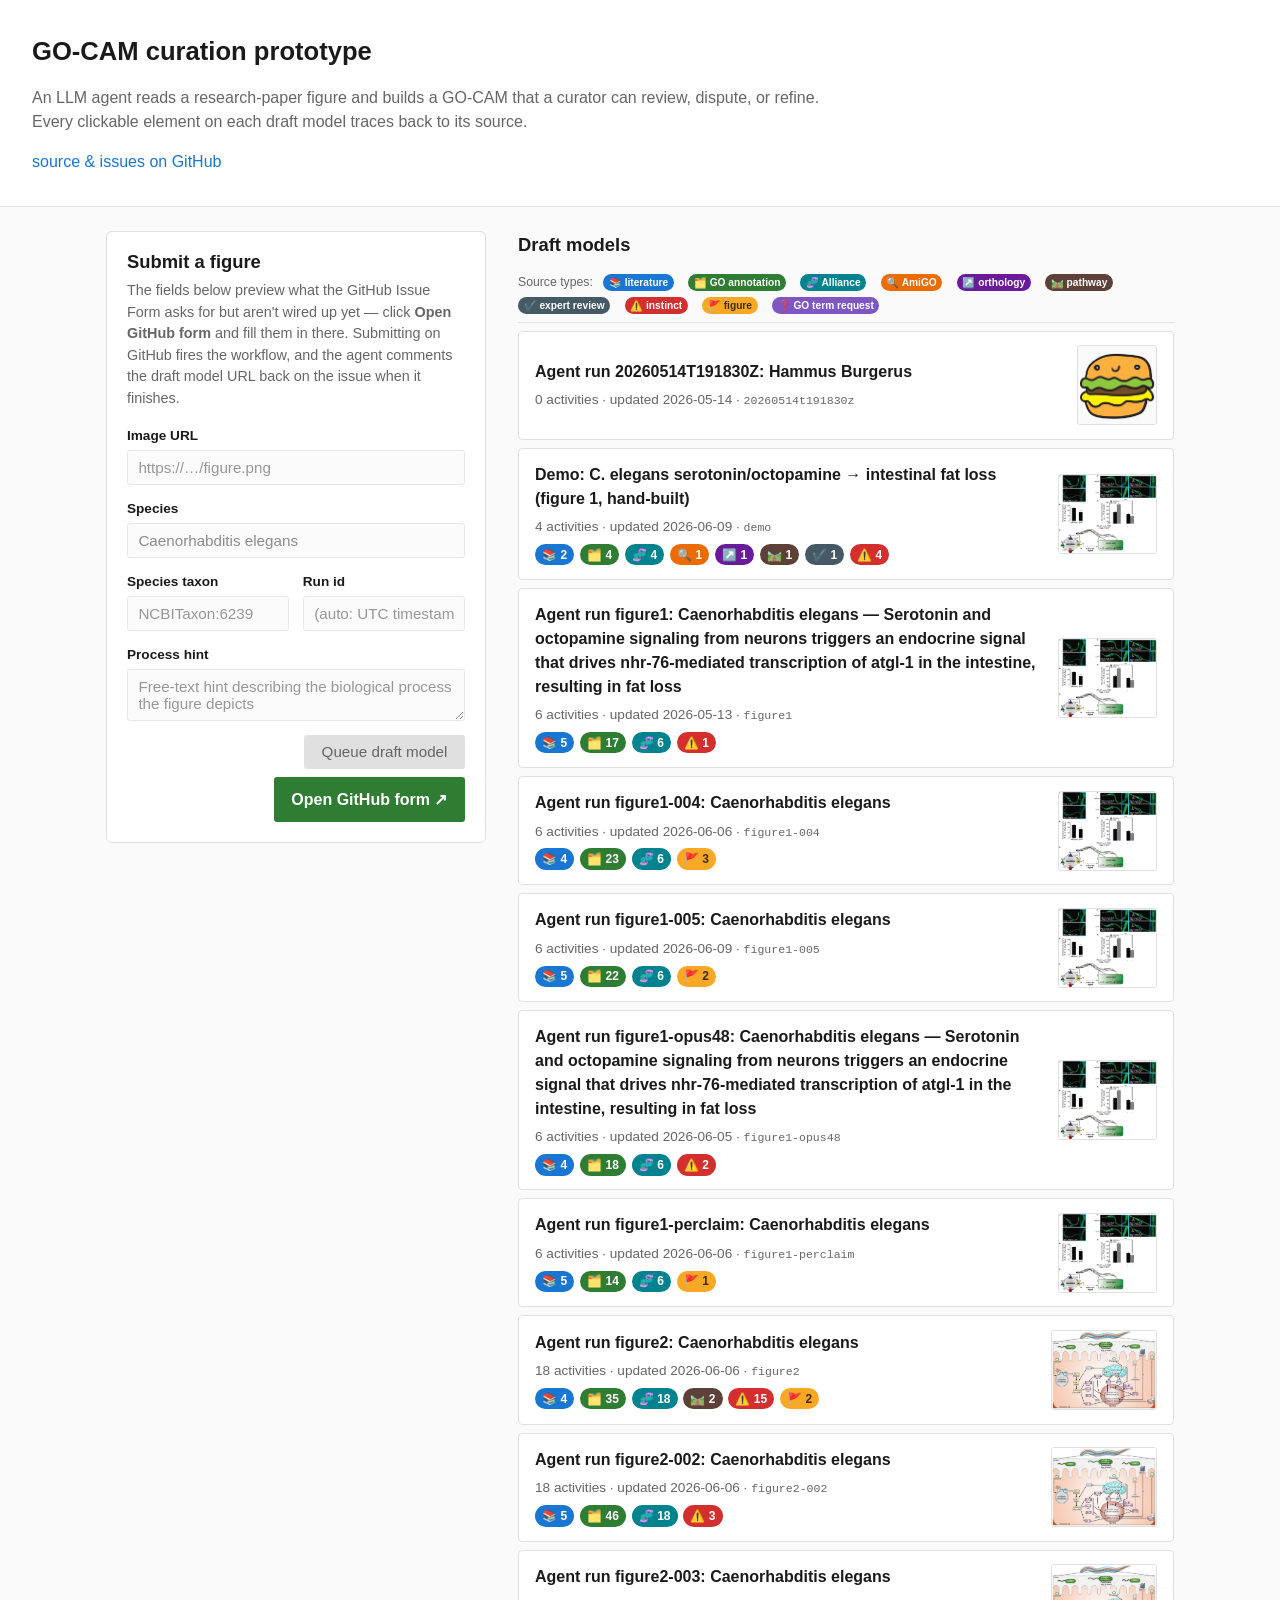
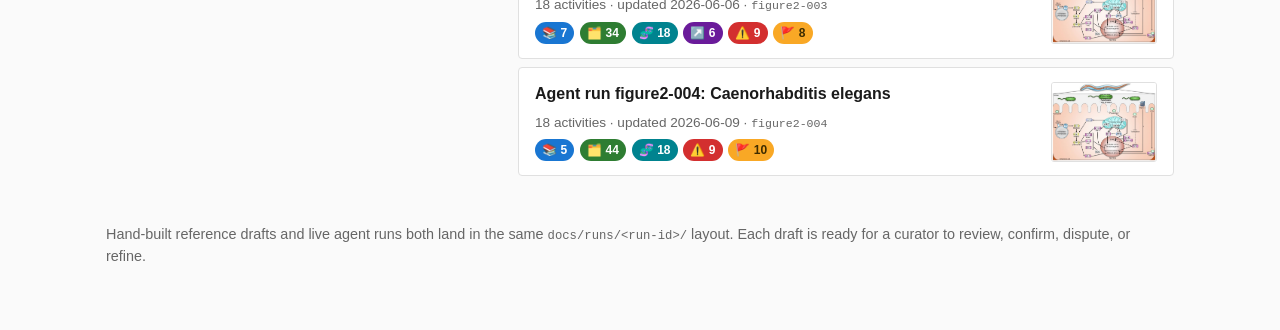
==== docs/index.html @ f22594dc "Viewer: box each statement with its own action buttons (fixes panel confusion) Curator feedback: the" ====
<!DOCTYPE html>
<html lang="en">
<head>
  <meta charset="utf-8">
  <meta name="viewport" content="width=device-width, initial-scale=1">
  <title>GO-CAM curation prototype — draft models</title>
  <link rel="stylesheet" href="assets/styles.css?v=4bf87ce2">
</head>
<body class="landing-body">
  <header class="site-header">
    <h1>GO-CAM curation prototype</h1>
    <p class="tagline">An LLM agent reads a research-paper figure and builds a GO-CAM that a curator
       can review, dispute, or refine. Every clickable element on each draft model traces back to its
       source.</p>
    <p><a href="https://github.com/geneontology/go-prototype-0000001">source &amp; issues on GitHub</a></p>
  </header>

  <main class="landing-main">

    <div class="landing-top">

      <section class="submit-card">
        <h2>Submit a figure</h2>
        <p class="card-intro">The fields below preview what the GitHub Issue Form asks for but
           aren't wired up yet — click <strong>Open GitHub form</strong> and fill them in there.
           Submitting on GitHub fires the workflow, and the agent comments the draft model URL
           back on the issue when it finishes.</p>
        <form id="submit-form" class="submit-form" aria-disabled="true">
          <label>
            <span class="field-label">Image URL</span>
            <input type="url" name="image_url" placeholder="https://…/figure.png" disabled>
          </label>
          <label>
            <span class="field-label">Species</span>
            <input type="text" name="species" value="Caenorhabditis elegans" disabled>
          </label>
          <div class="form-row">
            <label class="grow">
              <span class="field-label">Species taxon</span>
              <input type="text" name="species_taxon" placeholder="NCBITaxon:6239" disabled>
            </label>
            <label class="grow">
              <span class="field-label">Run id</span>
              <input type="text" name="run_id" placeholder="(auto: UTC timestamp)" disabled>
            </label>
          </div>
          <label>
            <span class="field-label">Process hint</span>
            <textarea name="process_hint" rows="2"
                      placeholder="Free-text hint describing the biological process the figure depicts"
                      disabled></textarea>
          </label>
          <div class="form-actions">
            <button type="button" class="primary" disabled aria-disabled="true"
                    title="Not wired up — use Open GitHub form">Queue draft model</button>
            <a class="primary-link"
               href="https://github.com/geneontology/go-prototype-0000001/issues/new?template=run-agent.yml"
               target="_blank" rel="noopener noreferrer">Open GitHub form ↗</a>
          </div>
        </form>
      </section>

      <section class="runs-list">
        <header class="runs-list-header">
          <h2>Draft models</h2>
          <p class="legend" aria-label="Source-type key">
            <span class="legend-label">Source types:</span>
            <span class="badge literature">📚 literature</span>
            <span class="badge go_annotation">🗂️ GO annotation</span>
            <span class="badge alliance">🧬 Alliance</span>
            <span class="badge amigo">🔍 AmiGO</span>
            <span class="badge orthology">↗️ orthology</span>
            <span class="badge pathway_resource">🛤️ pathway</span>
            <span class="badge expert_review">✔️ expert review</span>
            <span class="badge instinct">⚠️ instinct</span>
            <span class="badge figure">🚩 figure</span>
            <span class="badge go_term_request">❓ GO term request</span>
          </p>
        </header>
        <ul>
        <li class="draft-model">
          <div class="draft-body">
          <a class="draft-title" href="runs/20260514t191830z/">Agent run 20260514T191830Z: Hammus Burgerus</a>
          <span class="run-meta">0 activities · updated 2026-05-14 · <code>20260514t191830z</code></span>
          
          </div>
          <a class="run-thumb-link" href="runs/20260514t191830z/" aria-label="Open draft model for 20260514t191830z"><img class="run-thumb" loading="lazy" src="runs/20260514t191830z/figure.png" alt="Source figure for 20260514t191830z"></a>
        </li>
        <li class="draft-model">
          <div class="draft-body">
          <a class="draft-title" href="runs/demo/">Demo: C. elegans serotonin/octopamine → intestinal fat loss (figure 1, hand-built)</a>
          <span class="run-meta">4 activities · updated 2026-06-09 · <code>demo</code></span>
          <ul class="tag-cloud"><li class="tag literature" title="2 literature assertion(s)">📚 2</li><li class="tag go_annotation" title="4 GO annotation assertion(s)">🗂️ 4</li><li class="tag alliance" title="4 Alliance assertion(s)">🧬 4</li><li class="tag amigo" title="1 AmiGO assertion(s)">🔍 1</li><li class="tag orthology" title="1 orthology assertion(s)">↗️ 1</li><li class="tag pathway_resource" title="1 pathway assertion(s)">🛤️ 1</li><li class="tag expert_review" title="1 expert review assertion(s)">✔️ 1</li><li class="tag instinct" title="4 instinct assertion(s)">⚠️ 4</li></ul>
          </div>
          <a class="run-thumb-link" href="runs/demo/" aria-label="Open draft model for demo"><img class="run-thumb" loading="lazy" src="runs/demo/figure.png" alt="Source figure for demo"></a>
        </li>
        <li class="draft-model">
          <div class="draft-body">
          <a class="draft-title" href="runs/figure1/">Agent run figure1: Caenorhabditis elegans — Serotonin and octopamine signaling from neurons triggers an endocrine signal that drives nhr-76-mediated transcription of atgl-1 in the intestine, resulting in fat loss</a>
          <span class="run-meta">6 activities · updated 2026-05-13 · <code>figure1</code></span>
          <ul class="tag-cloud"><li class="tag literature" title="5 literature assertion(s)">📚 5</li><li class="tag go_annotation" title="17 GO annotation assertion(s)">🗂️ 17</li><li class="tag alliance" title="6 Alliance assertion(s)">🧬 6</li><li class="tag instinct" title="1 instinct assertion(s)">⚠️ 1</li></ul>
          </div>
          <a class="run-thumb-link" href="runs/figure1/" aria-label="Open draft model for figure1"><img class="run-thumb" loading="lazy" src="runs/figure1/figure.png" alt="Source figure for figure1"></a>
        </li>
        <li class="draft-model">
          <div class="draft-body">
          <a class="draft-title" href="runs/figure1-004/">Agent run figure1-004: Caenorhabditis elegans</a>
          <span class="run-meta">6 activities · updated 2026-06-06 · <code>figure1-004</code></span>
          <ul class="tag-cloud"><li class="tag literature" title="4 literature assertion(s)">📚 4</li><li class="tag go_annotation" title="23 GO annotation assertion(s)">🗂️ 23</li><li class="tag alliance" title="6 Alliance assertion(s)">🧬 6</li><li class="tag figure" title="3 figure assertion(s)">🚩 3</li></ul>
          </div>
          <a class="run-thumb-link" href="runs/figure1-004/" aria-label="Open draft model for figure1-004"><img class="run-thumb" loading="lazy" src="runs/figure1-004/figure.png" alt="Source figure for figure1-004"></a>
        </li>
        <li class="draft-model">
          <div class="draft-body">
          <a class="draft-title" href="runs/figure1-005/">Agent run figure1-005: Caenorhabditis elegans</a>
          <span class="run-meta">6 activities · updated 2026-06-09 · <code>figure1-005</code></span>
          <ul class="tag-cloud"><li class="tag literature" title="5 literature assertion(s)">📚 5</li><li class="tag go_annotation" title="22 GO annotation assertion(s)">🗂️ 22</li><li class="tag alliance" title="6 Alliance assertion(s)">🧬 6</li><li class="tag figure" title="2 figure assertion(s)">🚩 2</li></ul>
          </div>
          <a class="run-thumb-link" href="runs/figure1-005/" aria-label="Open draft model for figure1-005"><img class="run-thumb" loading="lazy" src="runs/figure1-005/figure.png" alt="Source figure for figure1-005"></a>
        </li>
        <li class="draft-model">
          <div class="draft-body">
          <a class="draft-title" href="runs/figure1-opus48/">Agent run figure1-opus48: Caenorhabditis elegans — Serotonin and octopamine signaling from neurons triggers an endocrine signal that drives nhr-76-mediated transcription of atgl-1 in the intestine, resulting in fat loss</a>
          <span class="run-meta">6 activities · updated 2026-06-05 · <code>figure1-opus48</code></span>
          <ul class="tag-cloud"><li class="tag literature" title="4 literature assertion(s)">📚 4</li><li class="tag go_annotation" title="18 GO annotation assertion(s)">🗂️ 18</li><li class="tag alliance" title="6 Alliance assertion(s)">🧬 6</li><li class="tag instinct" title="2 instinct assertion(s)">⚠️ 2</li></ul>
          </div>
          <a class="run-thumb-link" href="runs/figure1-opus48/" aria-label="Open draft model for figure1-opus48"><img class="run-thumb" loading="lazy" src="runs/figure1-opus48/figure.png" alt="Source figure for figure1-opus48"></a>
        </li>
        <li class="draft-model">
          <div class="draft-body">
          <a class="draft-title" href="runs/figure1-perclaim/">Agent run figure1-perclaim: Caenorhabditis elegans</a>
          <span class="run-meta">6 activities · updated 2026-06-06 · <code>figure1-perclaim</code></span>
          <ul class="tag-cloud"><li class="tag literature" title="5 literature assertion(s)">📚 5</li><li class="tag go_annotation" title="14 GO annotation assertion(s)">🗂️ 14</li><li class="tag alliance" title="6 Alliance assertion(s)">🧬 6</li><li class="tag figure" title="1 figure assertion(s)">🚩 1</li></ul>
          </div>
          <a class="run-thumb-link" href="runs/figure1-perclaim/" aria-label="Open draft model for figure1-perclaim"><img class="run-thumb" loading="lazy" src="runs/figure1-perclaim/figure.png" alt="Source figure for figure1-perclaim"></a>
        </li>
        <li class="draft-model">
          <div class="draft-body">
          <a class="draft-title" href="runs/figure2/">Agent run figure2: Caenorhabditis elegans</a>
          <span class="run-meta">18 activities · updated 2026-06-06 · <code>figure2</code></span>
          <ul class="tag-cloud"><li class="tag literature" title="4 literature assertion(s)">📚 4</li><li class="tag go_annotation" title="35 GO annotation assertion(s)">🗂️ 35</li><li class="tag alliance" title="18 Alliance assertion(s)">🧬 18</li><li class="tag pathway_resource" title="2 pathway assertion(s)">🛤️ 2</li><li class="tag instinct" title="15 instinct assertion(s)">⚠️ 15</li><li class="tag figure" title="2 figure assertion(s)">🚩 2</li></ul>
          </div>
          <a class="run-thumb-link" href="runs/figure2/" aria-label="Open draft model for figure2"><img class="run-thumb" loading="lazy" src="runs/figure2/figure.png" alt="Source figure for figure2"></a>
        </li>
        <li class="draft-model">
          <div class="draft-body">
          <a class="draft-title" href="runs/figure2-002/">Agent run figure2-002: Caenorhabditis elegans</a>
          <span class="run-meta">18 activities · updated 2026-06-06 · <code>figure2-002</code></span>
          <ul class="tag-cloud"><li class="tag literature" title="5 literature assertion(s)">📚 5</li><li class="tag go_annotation" title="46 GO annotation assertion(s)">🗂️ 46</li><li class="tag alliance" title="18 Alliance assertion(s)">🧬 18</li><li class="tag instinct" title="3 instinct assertion(s)">⚠️ 3</li></ul>
          </div>
          <a class="run-thumb-link" href="runs/figure2-002/" aria-label="Open draft model for figure2-002"><img class="run-thumb" loading="lazy" src="runs/figure2-002/figure.png" alt="Source figure for figure2-002"></a>
        </li>
        <li class="draft-model">
          <div class="draft-body">
          <a class="draft-title" href="runs/figure2-003/">Agent run figure2-003: Caenorhabditis elegans</a>
          <span class="run-meta">18 activities · updated 2026-06-06 · <code>figure2-003</code></span>
          <ul class="tag-cloud"><li class="tag literature" title="7 literature assertion(s)">📚 7</li><li class="tag go_annotation" title="34 GO annotation assertion(s)">🗂️ 34</li><li class="tag alliance" title="18 Alliance assertion(s)">🧬 18</li><li class="tag orthology" title="6 orthology assertion(s)">↗️ 6</li><li class="tag instinct" title="9 instinct assertion(s)">⚠️ 9</li><li class="tag figure" title="8 figure assertion(s)">🚩 8</li></ul>
          </div>
          <a class="run-thumb-link" href="runs/figure2-003/" aria-label="Open draft model for figure2-003"><img class="run-thumb" loading="lazy" src="runs/figure2-003/figure.png" alt="Source figure for figure2-003"></a>
        </li>
        <li class="draft-model">
          <div class="draft-body">
          <a class="draft-title" href="runs/figure2-004/">Agent run figure2-004: Caenorhabditis elegans</a>
          <span class="run-meta">18 activities · updated 2026-06-09 · <code>figure2-004</code></span>
          <ul class="tag-cloud"><li class="tag literature" title="5 literature assertion(s)">📚 5</li><li class="tag go_annotation" title="44 GO annotation assertion(s)">🗂️ 44</li><li class="tag alliance" title="18 Alliance assertion(s)">🧬 18</li><li class="tag instinct" title="9 instinct assertion(s)">⚠️ 9</li><li class="tag figure" title="10 figure assertion(s)">🚩 10</li></ul>
          </div>
          <a class="run-thumb-link" href="runs/figure2-004/" aria-label="Open draft model for figure2-004"><img class="run-thumb" loading="lazy" src="runs/figure2-004/figure.png" alt="Source figure for figure2-004"></a>
        </li>
        </ul>
      </section>

    </div>

    <p class="footer-note">Hand-built reference drafts and live agent runs both land in the same
      <code>docs/runs/&lt;run-id&gt;/</code> layout. Each draft is ready for a curator to review,
      confirm, dispute, or refine.</p>

  </main>
  <script src="assets/landing.js?v=e36dad1a"></script>
</body>
</html>
---- docs/assets/styles.css ----
:root {
  --c-lit:       #1976d2;
  --c-goann:     #2e7d32;
  --c-alliance:  #00838f;
  --c-amigo:     #ed6c02;
  --c-ortho:     #6a1b9a;
  --c-pathway:   #5d4037;
  --c-expert:    #455a64;
  --c-inst:      #d32f2f;
  --c-figure:    #f9a825;   /* amber caution — weakest tier, a raw figure read */
  --c-fg:        #1a1a1a;
  --c-bg:        #fafafa;
  --c-card:      #ffffff;
  --c-muted:     #666;
  --c-border:    #e0e0e0;
}

* { box-sizing: border-box; }

html, body {
  margin: 0;
  padding: 0;
  font-family: -apple-system, BlinkMacSystemFont, "Segoe UI", Roboto, sans-serif;
  color: var(--c-fg);
  background: var(--c-bg);
  line-height: 1.5;
}

a { color: var(--c-lit); text-decoration: none; }
a:hover { text-decoration: underline; }

code, .assertion-id {
  font-family: "SF Mono", Consolas, monospace;
  font-size: 0.85em;
}

/* ------------------------------------------------------------- landing */

.site-header {
  padding: 2rem 2rem 1rem;
  border-bottom: 1px solid var(--c-border);
  background: white;
}
.site-header h1 { margin: 0 0 0.5rem; font-size: 1.6rem; }
.tagline { color: var(--c-muted); max-width: 50em; }

.landing-main {
  padding: 1.5rem 1rem 3rem;
  max-width: 1100px;
  margin: 0 auto;
  display: grid;
  gap: 1.5rem;
}
.landing-top {
  display: grid;
  gap: 2rem;
  grid-template-columns: minmax(0, 380px) minmax(0, 1fr);
  align-items: start;
}
@media (max-width: 960px) {
  .landing-top { grid-template-columns: 1fr; }
}

.runs-list h2 { margin: 0 0 0.4rem; font-size: 1.15rem; }
.runs-list ul { list-style: none; padding: 0; margin: 0; }
.runs-list-header {
  display: flex;
  flex-wrap: wrap;
  align-items: baseline;
  gap: 0.5rem 1.25rem;
  padding-bottom: 0.5rem;
  margin-bottom: 0.5rem;
  border-bottom: 1px solid var(--c-border);
}
.runs-list-header .legend {
  display: flex;
  flex-wrap: wrap;
  gap: 0.3rem 0.4rem;
  margin: 0;
  align-items: center;
  font-size: 0.85em;
}
.runs-list-header .legend-label {
  color: var(--c-muted);
  font-size: 0.9em;
  margin-right: 0.25rem;
}
.runs-list li.draft-model {
  padding: 0.85rem 1rem;
  background: var(--c-card);
  border: 1px solid var(--c-border);
  border-radius: 4px;
  margin-bottom: 0.5rem;
  display: grid;
  grid-template-columns: minmax(0, 1fr) auto;
  gap: 0.4rem 0.75rem;
  align-items: center;
}
.runs-list li.draft-model .draft-body {
  display: grid;
  gap: 0.4rem;
  min-width: 0;
}
.runs-list .run-thumb-link {
  display: block;
  line-height: 0;
}
.runs-list .run-thumb {
  display: block;
  height: 80px;
  width: auto;
  max-width: 160px;
  object-fit: cover;
  border: 1px solid var(--c-border);
  border-radius: 3px;
  background: var(--c-bg);
}
.draft-title {
  font-weight: 600;
  display: block;
  color: var(--c-fg);
}
.draft-title:hover { color: var(--c-lit); }
.run-meta {
  display: block;
  color: var(--c-muted);
  font-size: 0.85em;
}
.footer-note { color: var(--c-muted); font-size: 0.9em; margin-top: 1rem; }

/* Surfaced by the docs/assets/landing.js poller when GitHub has new
   run directories under docs/runs/ that aren't shown on this page. */
.new-drafts-banner {
  display: flex;
  align-items: center;
  justify-content: space-between;
  gap: 0.75rem;
  padding: 0.6rem 0.9rem;
  background: #fff8e1;
  border: 1px solid var(--c-amigo);
  border-radius: 4px;
  font-size: 0.9em;
}
.new-drafts-banner .count { font-size: 1.05em; }
.new-drafts-banner .reload-btn {
  padding: 0.35rem 0.85rem;
  background: var(--c-amigo);
  color: white;
  border: none;
  border-radius: 3px;
  cursor: pointer;
  font-size: 0.9em;
}
.new-drafts-banner .reload-btn:hover { filter: brightness(1.05); }

/* Per-model tag cloud — one chip per source-type with count. */
.tag-cloud {
  list-style: none;
  padding: 0;
  margin: 0;
  display: flex;
  flex-wrap: wrap;
  gap: 0.35rem;
}
.tag-cloud .tag {
  display: inline-flex;
  align-items: center;
  gap: 0.3rem;
  padding: 0.15em 0.6em;
  border-radius: 1em;
  font-size: 0.75em;
  font-weight: 600;
  color: white;
  background: var(--c-muted);
}
.tag-cloud .tag.literature       { background: var(--c-lit); }
.tag-cloud .tag.go_annotation    { background: var(--c-goann); }
.tag-cloud .tag.alliance         { background: var(--c-alliance); }
.tag-cloud .tag.amigo            { background: var(--c-amigo); }
.tag-cloud .tag.orthology        { background: var(--c-ortho); }
.tag-cloud .tag.pathway_resource { background: var(--c-pathway); }
.tag-cloud .tag.expert_review    { background: var(--c-expert); }
.tag-cloud .tag.figure           { background: var(--c-figure); color: #3d2c00; }
.tag-cloud .tag.instinct         { background: var(--c-inst); }
.tag-cloud .tag.go_term_request  { background: var(--c-req, #7e57c2); }

/* Submit-a-figure card */
.submit-card {
  padding: 1rem 1.25rem 1.25rem;
  background: var(--c-card);
  border: 1px solid var(--c-border);
  border-radius: 6px;
}
.submit-card h2 { margin: 0 0 0.25rem; font-size: 1.15rem; }
.submit-card .card-intro { color: var(--c-muted); font-size: 0.9em; margin: 0 0 1rem; }

.submit-form {
  display: grid;
  gap: 0.85rem;
  min-width: 0;
}
.submit-form label {
  display: grid;
  gap: 0.25rem;
  min-width: 0;
}
.submit-form .field-label {
  font-size: 0.85em;
  font-weight: 600;
  color: var(--c-fg);
}
.submit-form .field-label .required {
  color: var(--c-inst);
  font-weight: 400;
  font-size: 0.85em;
  margin-left: 0.4em;
}
.submit-form .field-label .hint {
  color: var(--c-muted, #6b6b6b);
  font-weight: 400;
  font-size: 0.85em;
  margin-left: 0.4em;
}
.submit-form input,
.submit-form textarea {
  font-family: inherit;
  font-size: 0.95em;
  padding: 0.5rem 0.65rem;
  border: 1px solid var(--c-border);
  border-radius: 3px;
  background: white;
  color: var(--c-fg);
  width: 100%;
  min-width: 0;
}
.submit-form textarea { resize: vertical; }
.submit-form .form-row {
  display: grid;
  grid-template-columns: minmax(0, 1fr) minmax(0, 1fr);
  gap: 0.85rem;
}
.submit-form .form-row > .grow { min-width: 0; }
.submit-form .form-actions {
  display: flex;
  flex-wrap: wrap;
  gap: 0.5rem 0.75rem;
  align-items: center;
  justify-content: flex-end;
}
.submit-form button.primary {
  padding: 0.55rem 1.1rem;
  background: var(--c-lit);
  color: white;
  border: none;
  border-radius: 3px;
  cursor: pointer;
  font-size: 0.95em;
}
.submit-form button.primary:hover { filter: brightness(1.05); }

/* Visibly inoperable state — inputs and the Queue button are placeholders
   until the form gets wired to the GH workflow. */
.submit-form input:disabled,
.submit-form textarea:disabled {
  background: var(--c-bg);
  color: var(--c-muted);
  cursor: not-allowed;
  opacity: 0.75;
}
.submit-form button.primary:disabled {
  background: var(--c-border);
  color: var(--c-muted);
  cursor: not-allowed;
  filter: none;
}
.submit-form button.primary:disabled:hover { filter: none; }
.submit-form .submit-result {
  margin-top: 0.75rem;
  padding: 0.75rem 1rem;
  background: var(--c-bg);
  border: 1px solid var(--c-border);
  border-radius: 4px;
  display: grid;
  gap: 0.75rem;
}
.submit-form .submit-primary {
  display: grid;
  gap: 0.5rem;
}
.submit-form .primary-link {
  display: inline-block;
  padding: 0.65rem 1.1rem;
  background: var(--c-goann);
  color: white !important;
  border-radius: 3px;
  font-weight: 600;
  text-decoration: none;
  width: max-content;
}
.submit-form .primary-link:hover { filter: brightness(1.05); text-decoration: none; }
.submit-form details.submit-secondary {
  border-top: 1px solid var(--c-border);
  padding-top: 0.65rem;
}
.submit-form details.submit-secondary > summary {
  cursor: pointer;
  color: var(--c-muted);
  font-size: 0.9em;
  list-style: revert;
}
.submit-form .submit-cmd {
  padding: 0.6rem 0.75rem;
  background: #1a1a1a;
  color: #ffeb3b;
  border-radius: 3px;
  font-size: 0.85em;
  overflow-x: auto;
  white-space: pre-wrap;
  word-break: break-all;
  margin: 0.5rem 0;
}
.submit-form .submit-cmd-actions {
  display: flex;
  gap: 0.75rem;
  align-items: center;
  margin: 0.5rem 0 0.25rem;
}
.submit-form button.secondary {
  padding: 0.35rem 0.85rem;
  background: var(--c-card);
  color: var(--c-fg);
  border: 1px solid var(--c-border);
  border-radius: 3px;
  cursor: pointer;
  font-size: 0.85em;
}
.submit-form .submit-note,
.submit-form .submit-intro {
  font-size: 0.85em;
  color: var(--c-muted);
  margin: 0.25rem 0;
}

/* ------------------------------------------------------------- viewer page */

.viewer-body { display: flex; flex-direction: column; height: 100vh; overflow: hidden; }

.run-header {
  padding: 0.75rem 1.5rem;
  border-bottom: 1px solid var(--c-border);
  background: white;
  display: grid;
  grid-template-columns: 1fr auto;
  grid-template-areas:
    "title actions"
    "meta  actions";
  column-gap: 1rem;
  row-gap: 0.25rem;
  align-items: center;
}
.run-header h1   { grid-area: title; margin: 0; font-size: 1.2rem; }
.run-header .meta { grid-area: meta;  margin: 0; color: var(--c-muted); font-size: 0.9em; }
.run-header .sep  { margin: 0 0.5rem; color: var(--c-border); }
.run-header #model-actions-header { grid-area: actions; padding: 0; background: transparent; border: none; }

.run-layout {
  flex: 1;
  display: grid;
  grid-template-columns: 1fr 380px;
  min-height: 0;
}
.viewer-pane {
  position: relative;
  overflow: hidden;
  background: white;
  border-right: 1px solid var(--c-border);
}
.viewer-pane go-gocam-viewer {
  display: block;
  width: 100%;
  height: 100%;
}
.viewer-pane .hint {
  position: absolute;
  bottom: 0.5rem;
  left: 0.5rem;
  margin: 0;
  font-size: 0.8em;
  color: var(--c-muted);
  background: rgba(255,255,255,0.85);
  padding: 0.25rem 0.5rem;
  border-radius: 3px;
}

/* Evidence-type emoji chips painted over the cytoscape canvas by
   docs/assets/viewer.js → installSourceChipsOverlay. Icons only, no
   text. pointer-events: none so clicks pass through to the graph. */
.source-chips-overlay {
  position: absolute;
  pointer-events: none;
  z-index: 6;
  overflow: hidden;
}
.source-chips {
  position: absolute;
  display: inline-block;
  padding: 2px 7px;
  background: rgba(255, 255, 255, 0.95);
  border: 1px solid var(--c-border);
  border-radius: 12px;
  font-size: 19px;            /* bigger so the glyphs are actually usable (#52 pt8) */
  line-height: 1.2;
  white-space: nowrap;
  letter-spacing: 2px;
  box-shadow: 0 1px 3px rgba(0, 0, 0, 0.12);
}
.source-chips.node-chip {
  /* Anchored just outside the top-right corner of an activity node. */
}
.source-chips.edge-chip {
  transform: translate(-50%, -50%);
  font-size: 17px;
  padding: 1px 6px;
  letter-spacing: 0;
}
/* Clickable chips link into the right-hand panel; the overlay itself stays
   click-through (pointer-events:none) so only the chips intercept. (#52 pt8) */
.source-chips.clickable {
  pointer-events: auto;
  cursor: pointer;
}
.source-chips.clickable:hover {
  background: #fff;
  border-color: var(--c-lit);
  box-shadow: 0 2px 6px rgba(0, 0, 0, 0.2);
}

/* Source-figure thumbnail (injected by docs/assets/figure-thumb.js when
   a figure.<ext> file exists in the run dir). Click to open the lightbox. */
.viewer-pane .figure-thumb {
  position: absolute;
  bottom: 0.5rem;
  right: 0.5rem;
  display: flex;
  flex-direction: column;
  align-items: stretch;
  gap: 0.25rem;
  padding: 0.3rem;
  background: rgba(255, 255, 255, 0.92);
  border: 1px solid var(--c-border);
  border-radius: 4px;
  cursor: zoom-in;
  box-shadow: 0 1px 4px rgba(0, 0, 0, 0.08);
  font: inherit;
  color: inherit;
}
.viewer-pane .figure-thumb:hover { box-shadow: 0 2px 8px rgba(0, 0, 0, 0.15); }
.viewer-pane .figure-thumb img {
  display: block;
  width: 160px;
  height: auto;
  max-height: 140px;
  object-fit: contain;
  background: white;
}
.viewer-pane .figure-thumb-label {
  font-size: 0.72em;
  color: var(--c-muted);
  text-align: center;
}

.figure-lightbox {
  position: fixed;
  inset: 0;
  z-index: 1100;
  background: rgba(0, 0, 0, 0.85);
  display: flex;
  align-items: center;
  justify-content: center;
  cursor: zoom-out;
  padding: 2rem;
}
.figure-lightbox[hidden] { display: none; }
.figure-lightbox img {
  max-width: 100%;
  max-height: 100%;
  width: auto;
  height: auto;
  cursor: zoom-out;
  box-shadow: 0 8px 32px rgba(0, 0, 0, 0.6);
}
.figure-lightbox-close {
  position: absolute;
  top: 1rem;
  right: 1.25rem;
  background: transparent;
  color: white;
  border: none;
  font-size: 2rem;
  line-height: 1;
  cursor: pointer;
}
.figure-lightbox-close:hover { color: var(--c-amigo); }

.prov-panel {
  padding: 1rem;
  overflow-y: auto;
  background: var(--c-bg);
}
.prov-placeholder { color: var(--c-muted); }
.prov-panel h2 {
  font-size: 1rem;
  margin: 0 0 0.5rem;
}
.prov-panel .assertion-id {
  color: var(--c-muted);
  word-break: break-all;
  display: block;
  margin-bottom: 0.75rem;
}

/* source cards */
.source-card {
  background: var(--c-card);
  border: 1px solid var(--c-border);
  border-left-width: 4px;
  border-radius: 3px;
  padding: 0.75rem;
  margin-bottom: 0.75rem;
}
.source-card.literature       { border-left-color: var(--c-lit); }
.source-card.go_annotation    { border-left-color: var(--c-goann); }
.source-card.alliance         { border-left-color: var(--c-alliance); }
.source-card.amigo            { border-left-color: var(--c-amigo); }
.source-card.orthology        { border-left-color: var(--c-ortho); }
.source-card.pathway_resource { border-left-color: var(--c-pathway); }
.source-card.expert_review    { border-left-color: var(--c-expert); }
.source-card.figure          { border-left-color: var(--c-figure); }
.source-card.instinct         { border-left-color: var(--c-inst); }
.source-card.go_term_request  { border-left-color: var(--c-req, #7e57c2); }

.source-card .slot {
  display: inline-block;
  font-family: "SF Mono", monospace;
  font-size: 0.8em;
  color: var(--c-muted);
  margin-right: 0.5rem;
}

.badge {
  display: inline-block;
  padding: 0.1em 0.55em;
  border-radius: 1em;
  font-size: 0.75em;
  font-weight: 600;
  color: white;
  margin-right: 0.5rem;
}
.badge.literature       { background: var(--c-lit); }
.badge.go_annotation    { background: var(--c-goann); }
.badge.alliance         { background: var(--c-alliance); }
.badge.amigo            { background: var(--c-amigo); }
.badge.orthology        { background: var(--c-ortho); }
.badge.pathway_resource { background: var(--c-pathway); }
.badge.expert_review    { background: var(--c-expert); }
.badge.figure          { background: var(--c-figure); color: #3d2c00; }
.badge.instinct         { background: var(--c-inst); }
.badge.go_term_request  { background: var(--c-req, #7e57c2); }

.source-id {
  font-family: "SF Mono", monospace;
  font-size: 0.85em;
}

.source-card .snippet {
  margin: 0.5rem 0 0;
  padding: 0.5rem 0.75rem;
  border-left: 3px solid var(--c-border);
  background: var(--c-bg);
  font-size: 0.9em;
  color: #333;
}
.source-card .justification {
  margin: 0.5rem 0 0;
  padding: 0.5rem 0.75rem;
  background: #fff3e0;
  font-size: 0.9em;
  border-radius: 3px;
}
.source-card .tool,
.source-card .retrieved {
  font-size: 0.75em;
  color: var(--c-muted);
  margin: 0.4rem 0 0;
}
.source-card dl.extra {
  display: grid;
  grid-template-columns: max-content 1fr;
  gap: 0.15rem 0.5rem;
  margin: 0.4rem 0 0;
  font-size: 0.8em;
}
.source-card dl.extra dt {
  color: var(--c-muted);
  font-weight: 600;
}
.source-card dl.extra dd {
  margin: 0;
  word-break: break-all;
}

/* Edge facts — make the relationship itself the headline before the source card. */
.edge-facts {
  display: grid;
  grid-template-columns: max-content 1fr;
  gap: 0.4rem 0.75rem;
  margin: 0.25rem 0 0.75rem;
  padding: 0.6rem 0.75rem;
  background: var(--c-card);
  border: 1px solid var(--c-border);
  border-left: 4px solid var(--c-ortho);
  border-radius: 3px;
}
.edge-fact-label {
  font-size: 0.75em;
  text-transform: uppercase;
  letter-spacing: 0.05em;
  color: var(--c-muted);
  align-self: center;
}
.edge-fact-value {
  font-family: "SF Mono", Consolas, monospace;
  font-size: 0.9em;
  word-break: break-all;
}
.edge-fact-value.predicate {
  font-family: inherit;
  display: flex;
  flex-direction: column;
  gap: 0.15rem;
  word-break: normal;
}
.edge-fact-value.predicate .predicate-name {
  font-weight: 600;
}
.edge-fact-value.predicate .curie {
  font-family: "SF Mono", monospace;
  font-size: 0.75em;
  font-weight: 400;
  color: var(--c-muted);
}
.prov-note {
  margin: 0.5rem 0;
  padding: 0.5rem 0.75rem;
  background: #fff8e1;
  border-left: 3px solid var(--c-amigo);
  border-radius: 3px;
  font-size: 0.9em;
}

#error {
  position: fixed;
  top: 1rem;
  right: 1rem;
  max-width: 420px;
  padding: 0.75rem 1rem;
  background: #ffebee;
  color: var(--c-inst);
  border: 1px solid var(--c-inst);
  border-radius: 4px;
  font-size: 0.9em;
}
#error:empty { display: none; }

/* ---- curator actions (prototype, localStorage-only) ----------------- */

.model-actions-header {
  display: flex;
  align-items: center;
  gap: 0.75rem;
}
.model-actions-header .pending-count {
  font-size: 0.8em;
  color: var(--c-muted);
}
.curator-btn {
  font-size: 0.85em;
  padding: 0.35rem 0.7rem;
  background: var(--c-card);
  color: var(--c-fg);
  border: 1px solid var(--c-border);
  border-radius: 3px;
  cursor: pointer;
}
.curator-btn:hover { background: var(--c-bg); }
.curator-btn.primary {
  background: var(--c-lit);
  color: white;
  border-color: var(--c-lit);
}
.curator-btn.primary:hover { filter: brightness(1.05); background: var(--c-lit); }
.curator-btn.micro {
  font-size: 0.78em;
  padding: 0.2rem 0.55rem;
}

.curator-actions {
  display: flex;
  flex-wrap: wrap;
  gap: 0.35rem;
  margin: 0.5rem 0 0;
  padding-top: 0.5rem;
  border-top: 1px dashed var(--c-border);
}

/* One statement = its source card(s) + their curator-action buttons, enclosed
   in ONE box so the buttons unambiguously belong to THIS statement (not the
   next item below). The box is the group; each source card collapses to a
   colored left-stripe + content inside it. */
.assertion-group {
  border: 1px solid var(--c-border);
  border-radius: 4px;
  background: var(--c-card);
  padding: 0.6rem 0.75rem;
  margin-bottom: 1rem;
}
.assertion-group:last-child { margin-bottom: 0; }
.assertion-group .source-card {
  border-top: none;
  border-right: none;
  border-bottom: none;       /* keep only the colored left accent (border-left) */
  border-radius: 0;
  background: transparent;
  padding: 0 0 0 0.6rem;
  margin-bottom: 0.4rem;
}
.assertion-group .curator-actions { margin-bottom: 0; }

.prior-actions {
  flex-basis: 100%;
  display: flex;
  flex-wrap: wrap;
  gap: 0.3rem;
  margin-top: 0.25rem;
}
.prior-action {
  font-size: 0.7em;
  padding: 0.1em 0.55em;
  border-radius: 1em;
  background: var(--c-bg);
  color: var(--c-muted);
  border: 1px solid var(--c-border);
}
.prior-action.dispute { background: #ffebee; color: var(--c-inst); border-color: var(--c-inst); }
.prior-action.confirm { background: #e8f5e9; color: var(--c-goann); border-color: var(--c-goann); }
.prior-action.comment { background: #fff8e1; color: #6d4c00; }
.prior-action.add-evidence,
.prior-action.edit-relation { background: #ede7f6; color: var(--c-ortho); }

/* ---- toast + modal ----------------- */

.toast-host {
  position: fixed;
  bottom: 1rem;
  right: 1rem;
  display: flex;
  flex-direction: column;
  gap: 0.4rem;
  z-index: 1000;
  pointer-events: none;
}
.toast {
  padding: 0.55rem 0.9rem;
  background: rgba(26, 26, 26, 0.95);
  color: white;
  border-radius: 4px;
  font-size: 0.85em;
  box-shadow: 0 4px 12px rgba(0, 0, 0, 0.18);
  transition: opacity 0.4s ease, transform 0.4s ease;
}
.toast.fade-out { opacity: 0; transform: translateY(6px); }
.toast.toast-with-action {
  display: flex;
  align-items: center;
  gap: 0.6rem;
  pointer-events: auto;
}
.toast .toast-action {
  background: transparent;
  border: 1px solid rgba(255, 255, 255, 0.5);
  color: white;
  padding: 0.2rem 0.55rem;
  border-radius: 3px;
  font-size: 0.85em;
  cursor: pointer;
}
.toast .toast-action:hover { background: rgba(255, 255, 255, 0.12); }

.modal-actions-preview {
  background: var(--c-bg-alt, #f6f8fa);
  border: 1px solid var(--c-border);
  border-radius: 4px;
  padding: 0.6rem 0.75rem;
  font-size: 0.78em;
  max-height: 220px;
  overflow: auto;
  white-space: pre-wrap;
  word-break: break-word;
}
.modal a.curator-btn.primary {
  text-decoration: none;
  display: inline-flex;
  align-items: center;
}

.modal-backdrop {
  position: fixed;
  inset: 0;
  background: rgba(0, 0, 0, 0.35);
  display: flex;
  align-items: center;
  justify-content: center;
  z-index: 1050;
}
.modal {
  background: white;
  border-radius: 6px;
  padding: 1.25rem 1.5rem;
  width: min(540px, 92vw);
  max-height: 80vh;
  overflow-y: auto;
  box-shadow: 0 8px 32px rgba(0, 0, 0, 0.25);
}
.modal-input,
.modal select.modal-input {
  width: 100%;
  box-sizing: border-box;
  margin: 0.5rem 0 0.75rem;
  padding: 0.5rem;
  font: inherit;
  border: 1px solid var(--c-border);
  border-radius: 4px;
  resize: vertical;
}

/* Structured evidence on a source card (#52 pts 1,2): GAF code + linked ref. */
.source-card .evidence-line {
  margin: 0.3rem 0;
  font-size: 0.85em;
}
.source-card .evidence-line .ref a { color: var(--c-lit); }
.source-card .supporting-text {
  margin: 0.3rem 0;
  padding-left: 0.6rem;
  border-left: 2px solid var(--c-border);
  font-style: italic;
  color: var(--c-muted);
  font-size: 0.85em;
}
/* Briefly highlight a source card a chip scrolled to (#52 pt8). */
.source-card.flash { animation: card-flash 1.4s ease-out 1; }
@keyframes card-flash {
  0%   { background: #fff6cc; }
  100% { background: transparent; }
}
.modal h3 { margin-top: 0; }
.modal-actions {
  display: flex;
  justify-content: flex-end;
  gap: 0.5rem;
  margin-top: 1rem;
}
.modal-details {
  list-style: none;
  padding: 0.5rem 0;
  margin: 0.5rem 0 0;
  border-top: 1px solid var(--c-border);
  font-size: 0.85em;
}
.modal-details li {
  padding: 0.4rem 0;
  border-bottom: 1px solid var(--c-border);
}
.modal-details blockquote {
  margin: 0.25rem 0 0 1rem;
  padding: 0.3rem 0.6rem;
  border-left: 3px solid var(--c-border);
  color: var(--c-muted);
  font-size: 0.95em;
}
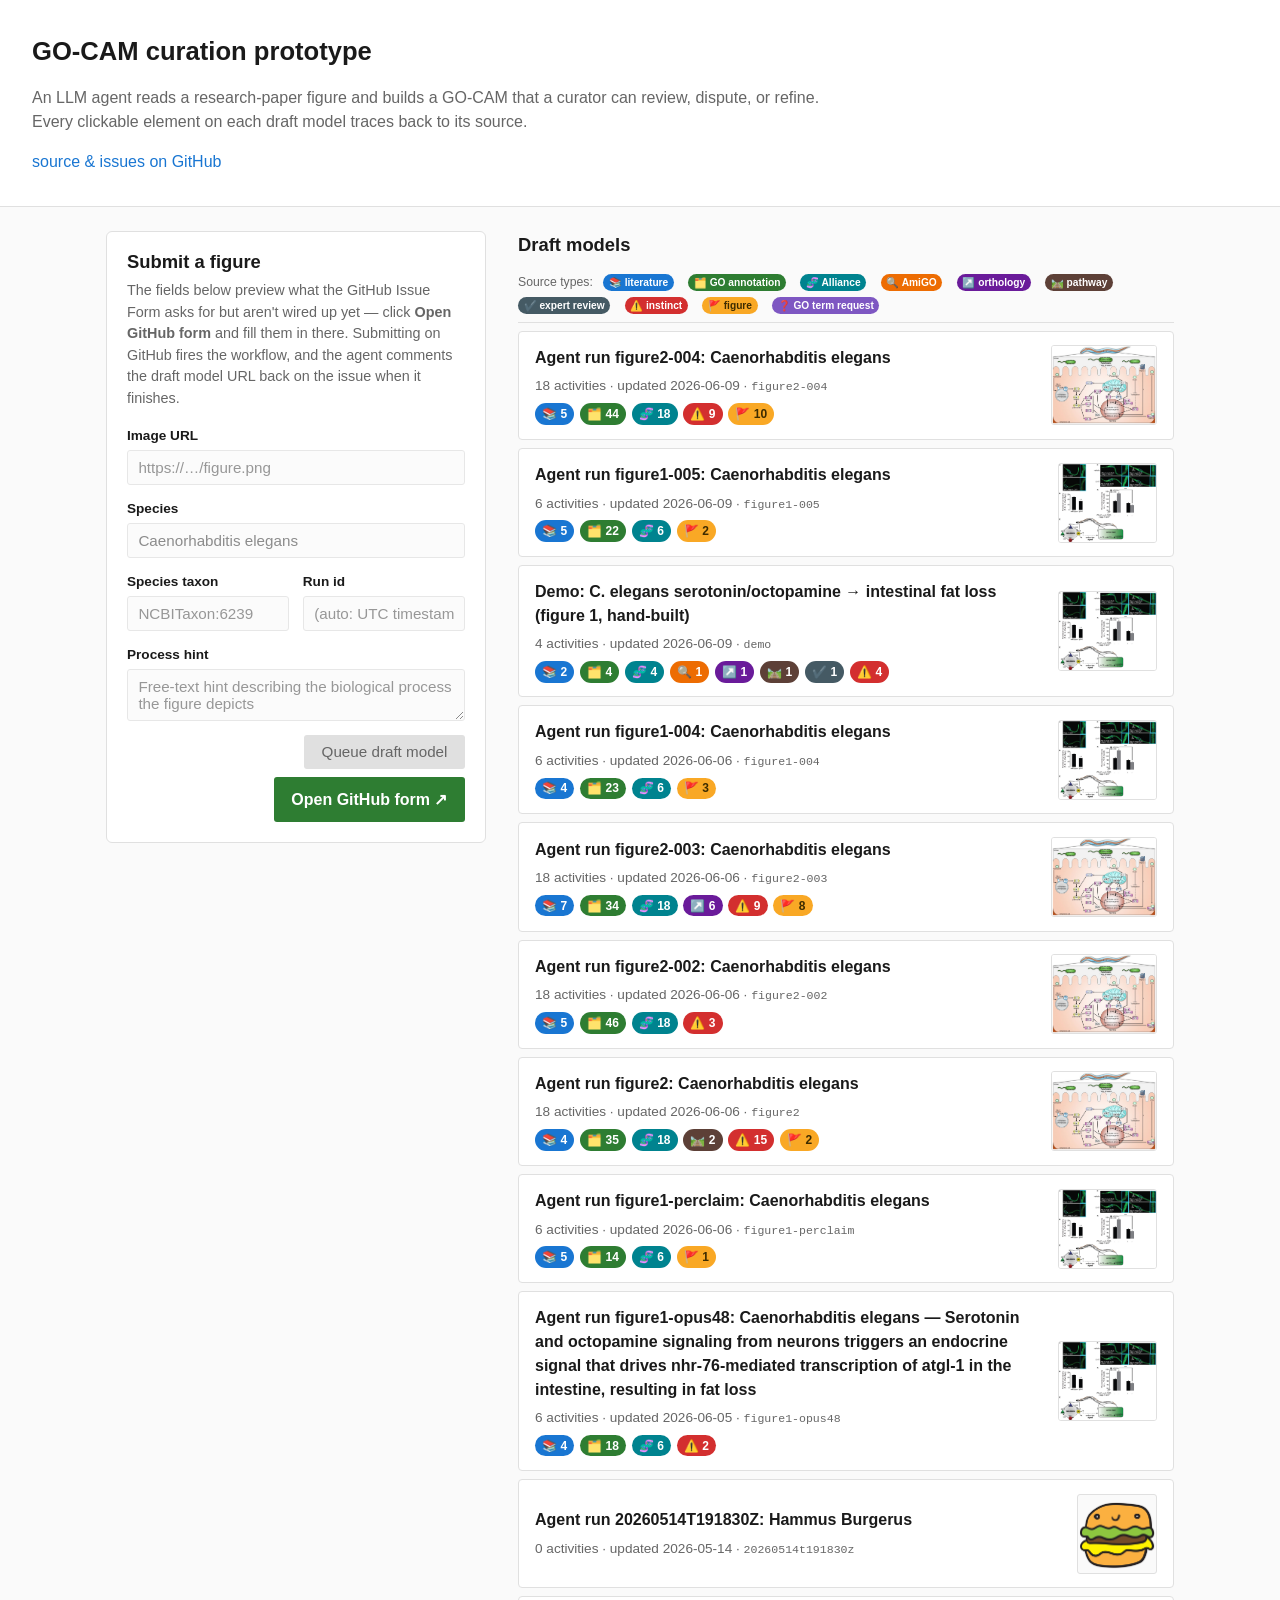
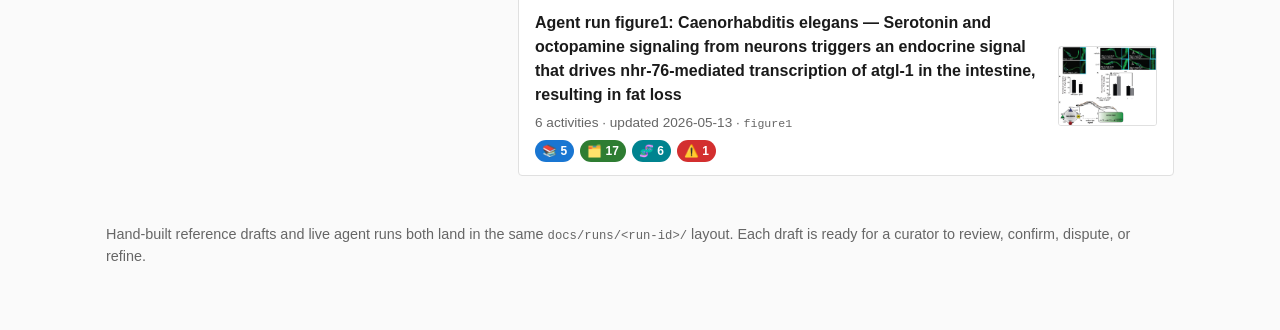
==== commit 28b3c9a6: "Landing: order draft models most-recent-run first regenerate_landing now sorts entries by model.yaml" ====
--- a/docs/index.html
+++ b/docs/index.html
@@ -80,11 +80,19 @@
         <ul>
         <li class="draft-model">
           <div class="draft-body">
-          <a class="draft-title" href="runs/20260514t191830z/">Agent run 20260514T191830Z: Hammus Burgerus</a>
-          <span class="run-meta">0 activities · updated 2026-05-14 · <code>20260514t191830z</code></span>
-          
+          <a class="draft-title" href="runs/figure2-004/">Agent run figure2-004: Caenorhabditis elegans</a>
+          <span class="run-meta">18 activities · updated 2026-06-09 · <code>figure2-004</code></span>
+          <ul class="tag-cloud"><li class="tag literature" title="5 literature assertion(s)">📚 5</li><li class="tag go_annotation" title="44 GO annotation assertion(s)">🗂️ 44</li><li class="tag alliance" title="18 Alliance assertion(s)">🧬 18</li><li class="tag instinct" title="9 instinct assertion(s)">⚠️ 9</li><li class="tag figure" title="10 figure assertion(s)">🚩 10</li></ul>
           </div>
-          <a class="run-thumb-link" href="runs/20260514t191830z/" aria-label="Open draft model for 20260514t191830z"><img class="run-thumb" loading="lazy" src="runs/20260514t191830z/figure.png" alt="Source figure for 20260514t191830z"></a>
+          <a class="run-thumb-link" href="runs/figure2-004/" aria-label="Open draft model for figure2-004"><img class="run-thumb" loading="lazy" src="runs/figure2-004/figure.png" alt="Source figure for figure2-004"></a>
+        </li>
+        <li class="draft-model">
+          <div class="draft-body">
+          <a class="draft-title" href="runs/figure1-005/">Agent run figure1-005: Caenorhabditis elegans</a>
+          <span class="run-meta">6 activities · updated 2026-06-09 · <code>figure1-005</code></span>
+          <ul class="tag-cloud"><li class="tag literature" title="5 literature assertion(s)">📚 5</li><li class="tag go_annotation" title="22 GO annotation assertion(s)">🗂️ 22</li><li class="tag alliance" title="6 Alliance assertion(s)">🧬 6</li><li class="tag figure" title="2 figure assertion(s)">🚩 2</li></ul>
+          </div>
+          <a class="run-thumb-link" href="runs/figure1-005/" aria-label="Open draft model for figure1-005"><img class="run-thumb" loading="lazy" src="runs/figure1-005/figure.png" alt="Source figure for figure1-005"></a>
         </li>
         <li class="draft-model">
           <div class="draft-body">
@@ -96,14 +104,6 @@
         </li>
         <li class="draft-model">
           <div class="draft-body">
-          <a class="draft-title" href="runs/figure1/">Agent run figure1: Caenorhabditis elegans — Serotonin and octopamine signaling from neurons triggers an endocrine signal that drives nhr-76-mediated transcription of atgl-1 in the intestine, resulting in fat loss</a>
-          <span class="run-meta">6 activities · updated 2026-05-13 · <code>figure1</code></span>
-          <ul class="tag-cloud"><li class="tag literature" title="5 literature assertion(s)">📚 5</li><li class="tag go_annotation" title="17 GO annotation assertion(s)">🗂️ 17</li><li class="tag alliance" title="6 Alliance assertion(s)">🧬 6</li><li class="tag instinct" title="1 instinct assertion(s)">⚠️ 1</li></ul>
-          </div>
-          <a class="run-thumb-link" href="runs/figure1/" aria-label="Open draft model for figure1"><img class="run-thumb" loading="lazy" src="runs/figure1/figure.png" alt="Source figure for figure1"></a>
-        </li>
-        <li class="draft-model">
-          <div class="draft-body">
           <a class="draft-title" href="runs/figure1-004/">Agent run figure1-004: Caenorhabditis elegans</a>
           <span class="run-meta">6 activities · updated 2026-06-06 · <code>figure1-004</code></span>
           <ul class="tag-cloud"><li class="tag literature" title="4 literature assertion(s)">📚 4</li><li class="tag go_annotation" title="23 GO annotation assertion(s)">🗂️ 23</li><li class="tag alliance" title="6 Alliance assertion(s)">🧬 6</li><li class="tag figure" title="3 figure assertion(s)">🚩 3</li></ul>
@@ -112,11 +112,35 @@
         </li>
         <li class="draft-model">
           <div class="draft-body">
-          <a class="draft-title" href="runs/figure1-005/">Agent run figure1-005: Caenorhabditis elegans</a>
-          <span class="run-meta">6 activities · updated 2026-06-09 · <code>figure1-005</code></span>
-          <ul class="tag-cloud"><li class="tag literature" title="5 literature assertion(s)">📚 5</li><li class="tag go_annotation" title="22 GO annotation assertion(s)">🗂️ 22</li><li class="tag alliance" title="6 Alliance assertion(s)">🧬 6</li><li class="tag figure" title="2 figure assertion(s)">🚩 2</li></ul>
+          <a class="draft-title" href="runs/figure2-003/">Agent run figure2-003: Caenorhabditis elegans</a>
+          <span class="run-meta">18 activities · updated 2026-06-06 · <code>figure2-003</code></span>
+          <ul class="tag-cloud"><li class="tag literature" title="7 literature assertion(s)">📚 7</li><li class="tag go_annotation" title="34 GO annotation assertion(s)">🗂️ 34</li><li class="tag alliance" title="18 Alliance assertion(s)">🧬 18</li><li class="tag orthology" title="6 orthology assertion(s)">↗️ 6</li><li class="tag instinct" title="9 instinct assertion(s)">⚠️ 9</li><li class="tag figure" title="8 figure assertion(s)">🚩 8</li></ul>
           </div>
-          <a class="run-thumb-link" href="runs/figure1-005/" aria-label="Open draft model for figure1-005"><img class="run-thumb" loading="lazy" src="runs/figure1-005/figure.png" alt="Source figure for figure1-005"></a>
+          <a class="run-thumb-link" href="runs/figure2-003/" aria-label="Open draft model for figure2-003"><img class="run-thumb" loading="lazy" src="runs/figure2-003/figure.png" alt="Source figure for figure2-003"></a>
+        </li>
+        <li class="draft-model">
+          <div class="draft-body">
+          <a class="draft-title" href="runs/figure2-002/">Agent run figure2-002: Caenorhabditis elegans</a>
+          <span class="run-meta">18 activities · updated 2026-06-06 · <code>figure2-002</code></span>
+          <ul class="tag-cloud"><li class="tag literature" title="5 literature assertion(s)">📚 5</li><li class="tag go_annotation" title="46 GO annotation assertion(s)">🗂️ 46</li><li class="tag alliance" title="18 Alliance assertion(s)">🧬 18</li><li class="tag instinct" title="3 instinct assertion(s)">⚠️ 3</li></ul>
+          </div>
+          <a class="run-thumb-link" href="runs/figure2-002/" aria-label="Open draft model for figure2-002"><img class="run-thumb" loading="lazy" src="runs/figure2-002/figure.png" alt="Source figure for figure2-002"></a>
+        </li>
+        <li class="draft-model">
+          <div class="draft-body">
+          <a class="draft-title" href="runs/figure2/">Agent run figure2: Caenorhabditis elegans</a>
+          <span class="run-meta">18 activities · updated 2026-06-06 · <code>figure2</code></span>
+          <ul class="tag-cloud"><li class="tag literature" title="4 literature assertion(s)">📚 4</li><li class="tag go_annotation" title="35 GO annotation assertion(s)">🗂️ 35</li><li class="tag alliance" title="18 Alliance assertion(s)">🧬 18</li><li class="tag pathway_resource" title="2 pathway assertion(s)">🛤️ 2</li><li class="tag instinct" title="15 instinct assertion(s)">⚠️ 15</li><li class="tag figure" title="2 figure assertion(s)">🚩 2</li></ul>
+          </div>
+          <a class="run-thumb-link" href="runs/figure2/" aria-label="Open draft model for figure2"><img class="run-thumb" loading="lazy" src="runs/figure2/figure.png" alt="Source figure for figure2"></a>
+        </li>
+        <li class="draft-model">
+          <div class="draft-body">
+          <a class="draft-title" href="runs/figure1-perclaim/">Agent run figure1-perclaim: Caenorhabditis elegans</a>
+          <span class="run-meta">6 activities · updated 2026-06-06 · <code>figure1-perclaim</code></span>
+          <ul class="tag-cloud"><li class="tag literature" title="5 literature assertion(s)">📚 5</li><li class="tag go_annotation" title="14 GO annotation assertion(s)">🗂️ 14</li><li class="tag alliance" title="6 Alliance assertion(s)">🧬 6</li><li class="tag figure" title="1 figure assertion(s)">🚩 1</li></ul>
+          </div>
+          <a class="run-thumb-link" href="runs/figure1-perclaim/" aria-label="Open draft model for figure1-perclaim"><img class="run-thumb" loading="lazy" src="runs/figure1-perclaim/figure.png" alt="Source figure for figure1-perclaim"></a>
         </li>
         <li class="draft-model">
           <div class="draft-body">
@@ -128,43 +152,19 @@
         </li>
         <li class="draft-model">
           <div class="draft-body">
-          <a class="draft-title" href="runs/figure1-perclaim/">Agent run figure1-perclaim: Caenorhabditis elegans</a>
-          <span class="run-meta">6 activities · updated 2026-06-06 · <code>figure1-perclaim</code></span>
-          <ul class="tag-cloud"><li class="tag literature" title="5 literature assertion(s)">📚 5</li><li class="tag go_annotation" title="14 GO annotation assertion(s)">🗂️ 14</li><li class="tag alliance" title="6 Alliance assertion(s)">🧬 6</li><li class="tag figure" title="1 figure assertion(s)">🚩 1</li></ul>
+          <a class="draft-title" href="runs/20260514t191830z/">Agent run 20260514T191830Z: Hammus Burgerus</a>
+          <span class="run-meta">0 activities · updated 2026-05-14 · <code>20260514t191830z</code></span>
+          
           </div>
-          <a class="run-thumb-link" href="runs/figure1-perclaim/" aria-label="Open draft model for figure1-perclaim"><img class="run-thumb" loading="lazy" src="runs/figure1-perclaim/figure.png" alt="Source figure for figure1-perclaim"></a>
+          <a class="run-thumb-link" href="runs/20260514t191830z/" aria-label="Open draft model for 20260514t191830z"><img class="run-thumb" loading="lazy" src="runs/20260514t191830z/figure.png" alt="Source figure for 20260514t191830z"></a>
         </li>
         <li class="draft-model">
           <div class="draft-body">
-          <a class="draft-title" href="runs/figure2/">Agent run figure2: Caenorhabditis elegans</a>
-          <span class="run-meta">18 activities · updated 2026-06-06 · <code>figure2</code></span>
-          <ul class="tag-cloud"><li class="tag literature" title="4 literature assertion(s)">📚 4</li><li class="tag go_annotation" title="35 GO annotation assertion(s)">🗂️ 35</li><li class="tag alliance" title="18 Alliance assertion(s)">🧬 18</li><li class="tag pathway_resource" title="2 pathway assertion(s)">🛤️ 2</li><li class="tag instinct" title="15 instinct assertion(s)">⚠️ 15</li><li class="tag figure" title="2 figure assertion(s)">🚩 2</li></ul>
+          <a class="draft-title" href="runs/figure1/">Agent run figure1: Caenorhabditis elegans — Serotonin and octopamine signaling from neurons triggers an endocrine signal that drives nhr-76-mediated transcription of atgl-1 in the intestine, resulting in fat loss</a>
+          <span class="run-meta">6 activities · updated 2026-05-13 · <code>figure1</code></span>
+          <ul class="tag-cloud"><li class="tag literature" title="5 literature assertion(s)">📚 5</li><li class="tag go_annotation" title="17 GO annotation assertion(s)">🗂️ 17</li><li class="tag alliance" title="6 Alliance assertion(s)">🧬 6</li><li class="tag instinct" title="1 instinct assertion(s)">⚠️ 1</li></ul>
           </div>
-          <a class="run-thumb-link" href="runs/figure2/" aria-label="Open draft model for figure2"><img class="run-thumb" loading="lazy" src="runs/figure2/figure.png" alt="Source figure for figure2"></a>
-        </li>
-        <li class="draft-model">
-          <div class="draft-body">
-          <a class="draft-title" href="runs/figure2-002/">Agent run figure2-002: Caenorhabditis elegans</a>
-          <span class="run-meta">18 activities · updated 2026-06-06 · <code>figure2-002</code></span>
-          <ul class="tag-cloud"><li class="tag literature" title="5 literature assertion(s)">📚 5</li><li class="tag go_annotation" title="46 GO annotation assertion(s)">🗂️ 46</li><li class="tag alliance" title="18 Alliance assertion(s)">🧬 18</li><li class="tag instinct" title="3 instinct assertion(s)">⚠️ 3</li></ul>
-          </div>
-          <a class="run-thumb-link" href="runs/figure2-002/" aria-label="Open draft model for figure2-002"><img class="run-thumb" loading="lazy" src="runs/figure2-002/figure.png" alt="Source figure for figure2-002"></a>
-        </li>
-        <li class="draft-model">
-          <div class="draft-body">
-          <a class="draft-title" href="runs/figure2-003/">Agent run figure2-003: Caenorhabditis elegans</a>
-          <span class="run-meta">18 activities · updated 2026-06-06 · <code>figure2-003</code></span>
-          <ul class="tag-cloud"><li class="tag literature" title="7 literature assertion(s)">📚 7</li><li class="tag go_annotation" title="34 GO annotation assertion(s)">🗂️ 34</li><li class="tag alliance" title="18 Alliance assertion(s)">🧬 18</li><li class="tag orthology" title="6 orthology assertion(s)">↗️ 6</li><li class="tag instinct" title="9 instinct assertion(s)">⚠️ 9</li><li class="tag figure" title="8 figure assertion(s)">🚩 8</li></ul>
-          </div>
-          <a class="run-thumb-link" href="runs/figure2-003/" aria-label="Open draft model for figure2-003"><img class="run-thumb" loading="lazy" src="runs/figure2-003/figure.png" alt="Source figure for figure2-003"></a>
-        </li>
-        <li class="draft-model">
-          <div class="draft-body">
-          <a class="draft-title" href="runs/figure2-004/">Agent run figure2-004: Caenorhabditis elegans</a>
-          <span class="run-meta">18 activities · updated 2026-06-09 · <code>figure2-004</code></span>
-          <ul class="tag-cloud"><li class="tag literature" title="5 literature assertion(s)">📚 5</li><li class="tag go_annotation" title="44 GO annotation assertion(s)">🗂️ 44</li><li class="tag alliance" title="18 Alliance assertion(s)">🧬 18</li><li class="tag instinct" title="9 instinct assertion(s)">⚠️ 9</li><li class="tag figure" title="10 figure assertion(s)">🚩 10</li></ul>
-          </div>
-          <a class="run-thumb-link" href="runs/figure2-004/" aria-label="Open draft model for figure2-004"><img class="run-thumb" loading="lazy" src="runs/figure2-004/figure.png" alt="Source figure for figure2-004"></a>
+          <a class="run-thumb-link" href="runs/figure1/" aria-label="Open draft model for figure1"><img class="run-thumb" loading="lazy" src="runs/figure1/figure.png" alt="Source figure for figure1"></a>
         </li>
         </ul>
       </section>
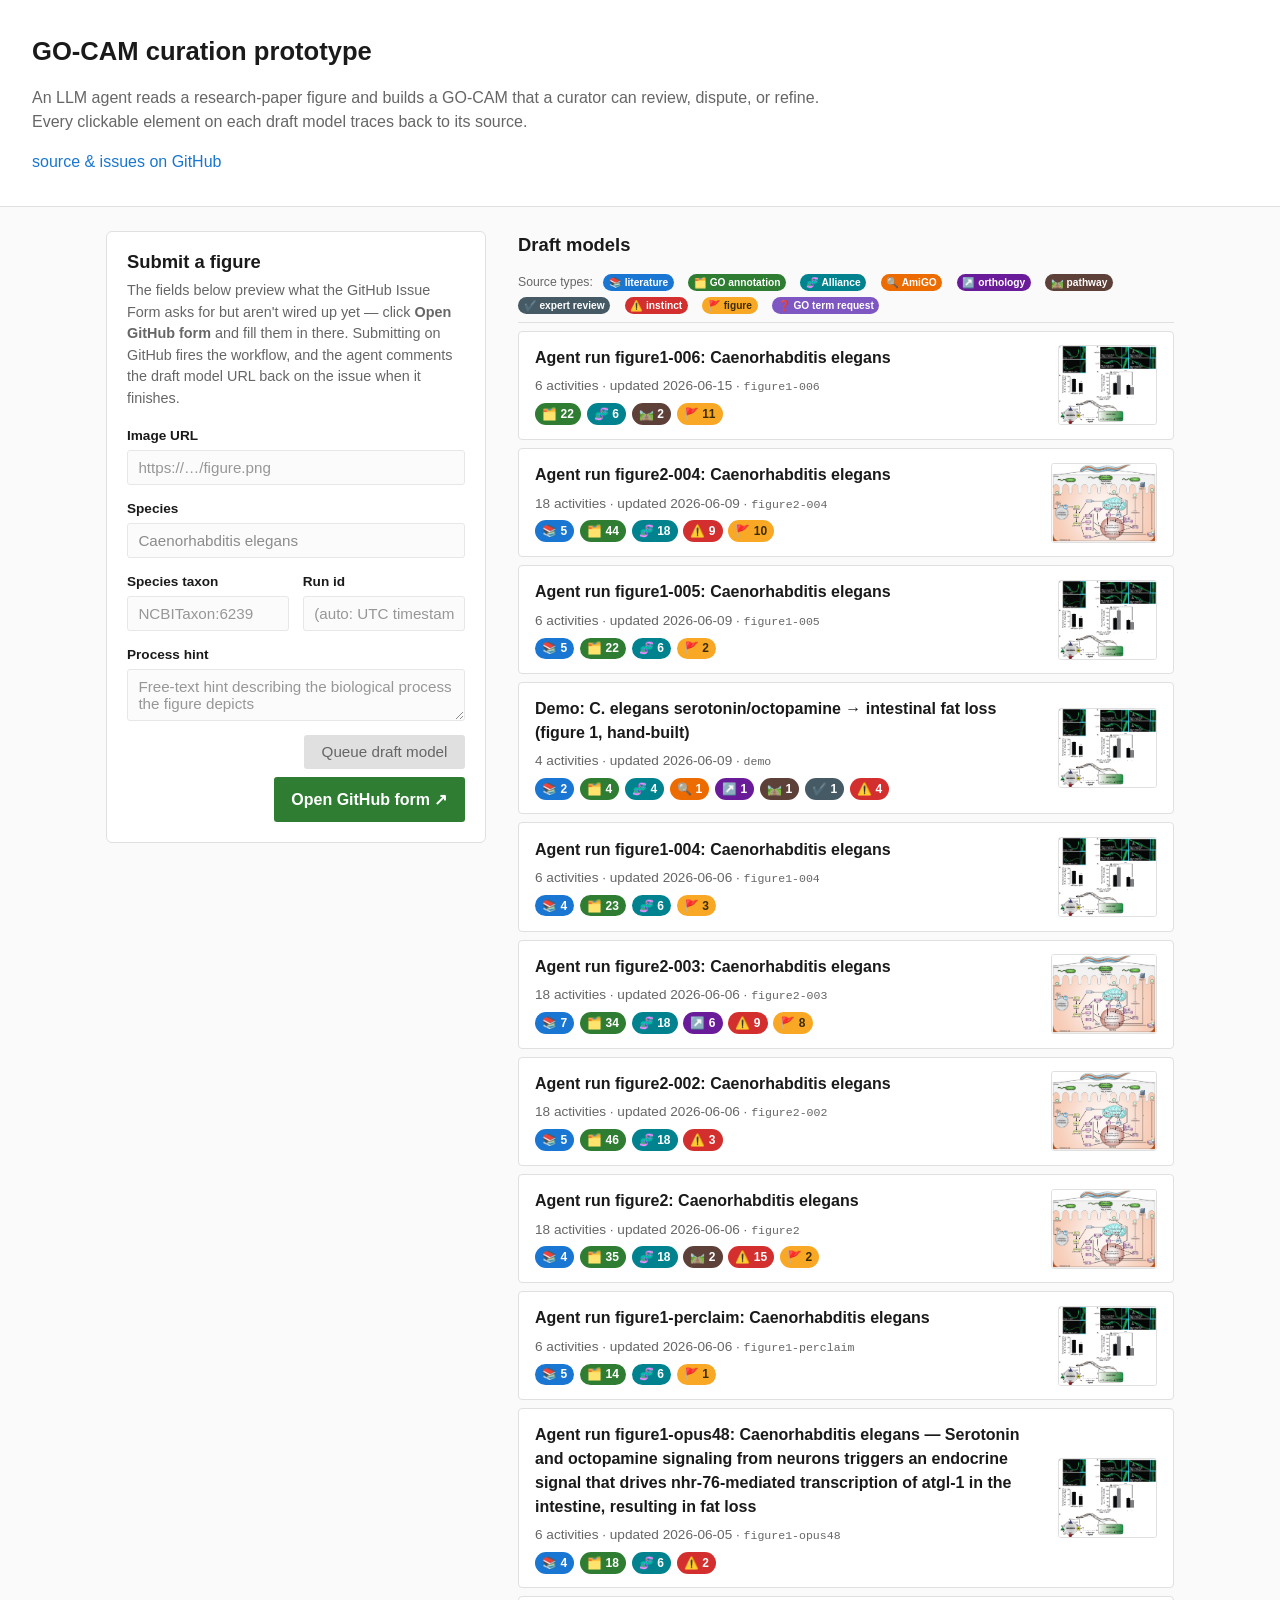
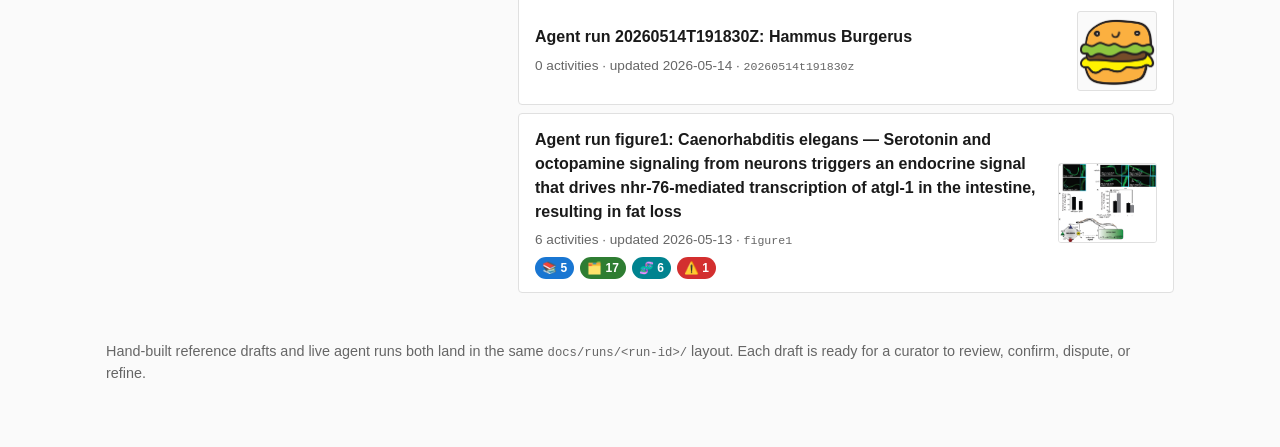
==== commit f52775d3: "#53 #54 #51 Phase D: figure1-006 validation run confirms all three fixes Fresh end-to-end run on the" ====
--- a/docs/index.html
+++ b/docs/index.html
@@ -78,6 +78,14 @@
           </p>
         </header>
         <ul>
+        <li class="draft-model">
+          <div class="draft-body">
+          <a class="draft-title" href="runs/figure1-006/">Agent run figure1-006: Caenorhabditis elegans</a>
+          <span class="run-meta">6 activities · updated 2026-06-15 · <code>figure1-006</code></span>
+          <ul class="tag-cloud"><li class="tag go_annotation" title="22 GO annotation assertion(s)">🗂️ 22</li><li class="tag alliance" title="6 Alliance assertion(s)">🧬 6</li><li class="tag pathway_resource" title="2 pathway assertion(s)">🛤️ 2</li><li class="tag figure" title="11 figure assertion(s)">🚩 11</li></ul>
+          </div>
+          <a class="run-thumb-link" href="runs/figure1-006/" aria-label="Open draft model for figure1-006"><img class="run-thumb" loading="lazy" src="runs/figure1-006/figure.png" alt="Source figure for figure1-006"></a>
+        </li>
         <li class="draft-model">
           <div class="draft-body">
           <a class="draft-title" href="runs/figure2-004/">Agent run figure2-004: Caenorhabditis elegans</a>
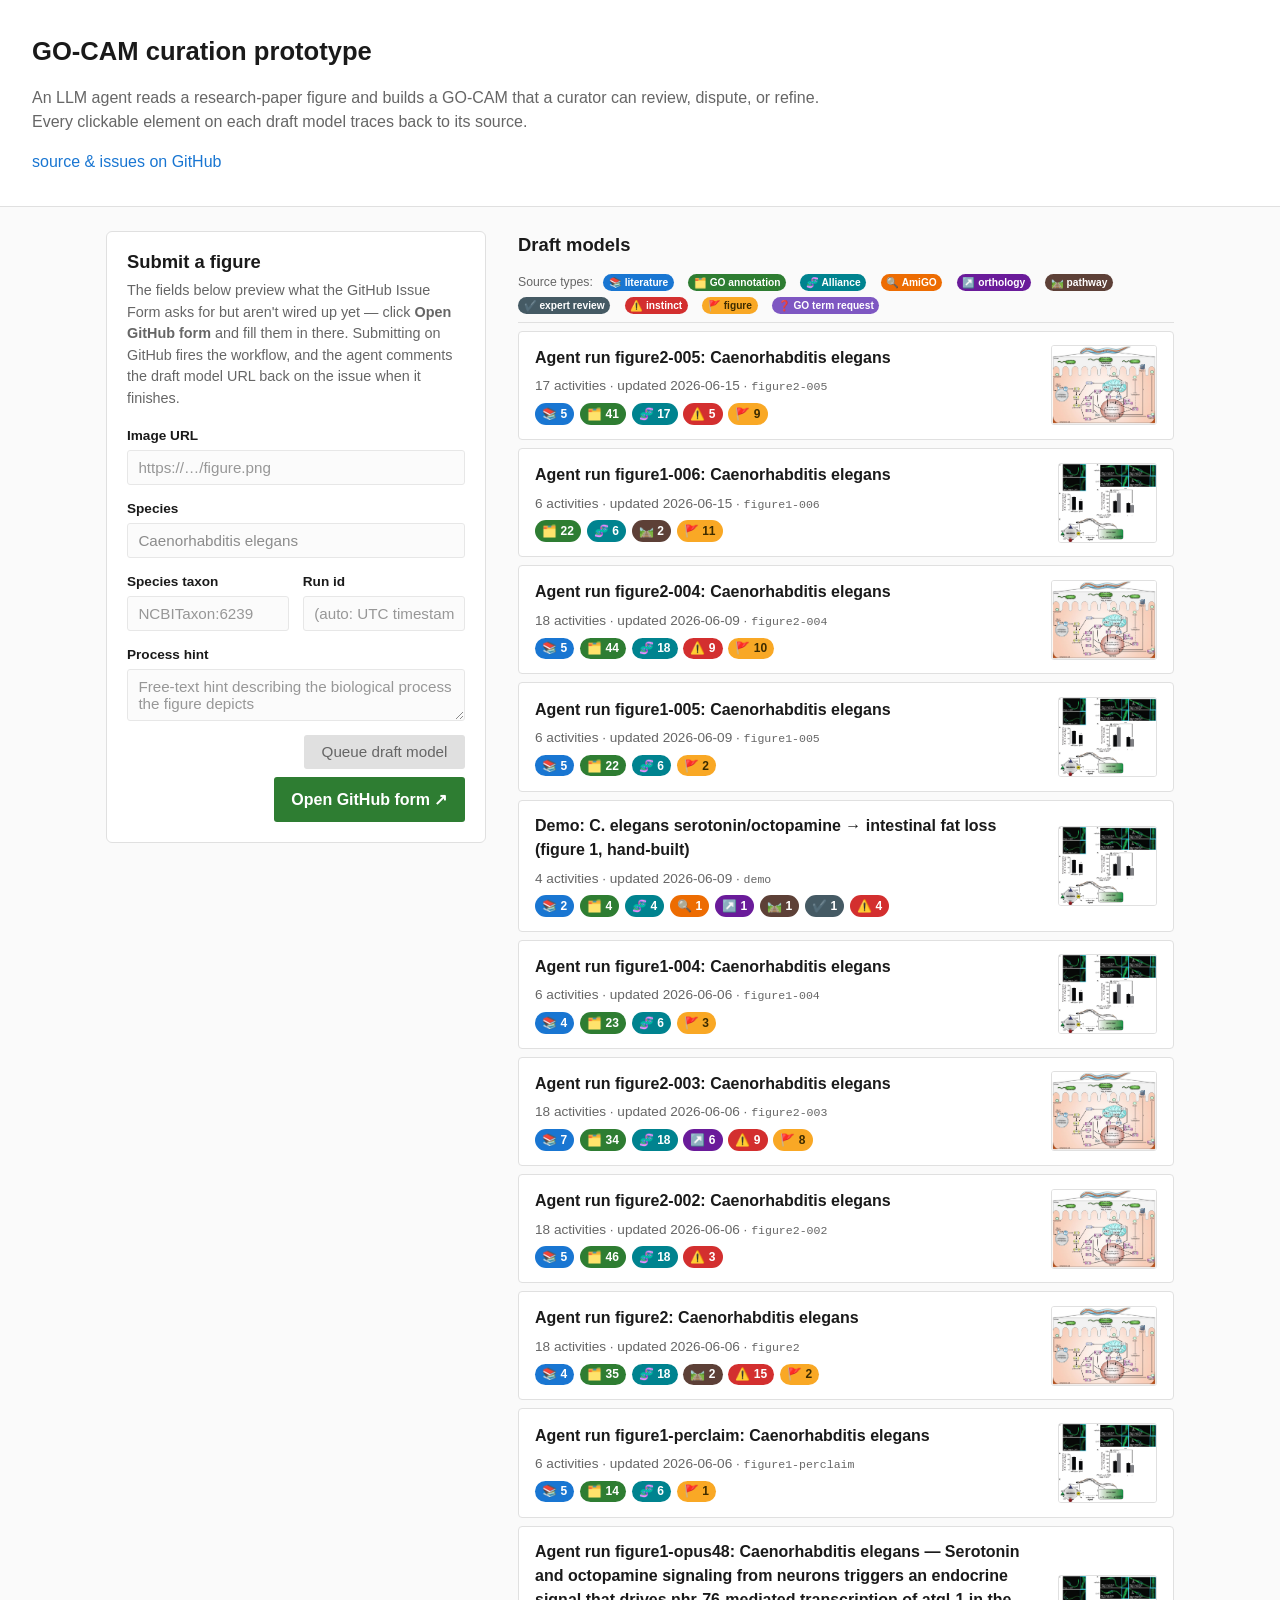
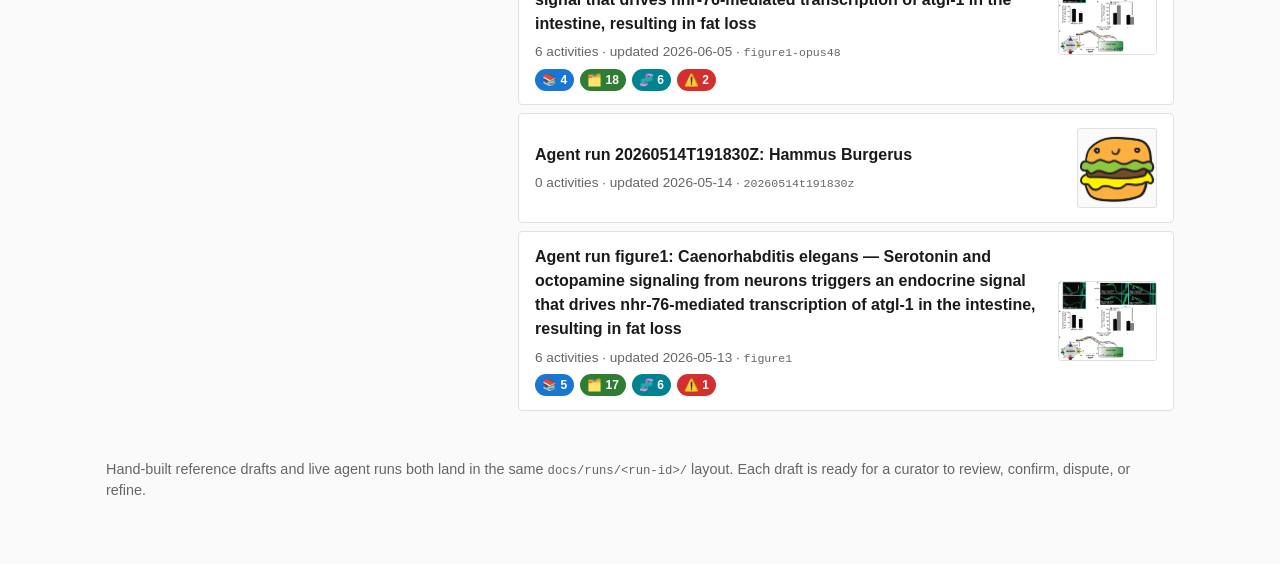
==== commit eff003e5: "figure2-005: dense intestinal-immunity re-run through the #53/#54/#51 stack Comparison artifact (pri" ====
--- a/docs/index.html
+++ b/docs/index.html
@@ -78,6 +78,14 @@
           </p>
         </header>
         <ul>
+        <li class="draft-model">
+          <div class="draft-body">
+          <a class="draft-title" href="runs/figure2-005/">Agent run figure2-005: Caenorhabditis elegans</a>
+          <span class="run-meta">17 activities · updated 2026-06-15 · <code>figure2-005</code></span>
+          <ul class="tag-cloud"><li class="tag literature" title="5 literature assertion(s)">📚 5</li><li class="tag go_annotation" title="41 GO annotation assertion(s)">🗂️ 41</li><li class="tag alliance" title="17 Alliance assertion(s)">🧬 17</li><li class="tag instinct" title="5 instinct assertion(s)">⚠️ 5</li><li class="tag figure" title="9 figure assertion(s)">🚩 9</li></ul>
+          </div>
+          <a class="run-thumb-link" href="runs/figure2-005/" aria-label="Open draft model for figure2-005"><img class="run-thumb" loading="lazy" src="runs/figure2-005/figure.png" alt="Source figure for figure2-005"></a>
+        </li>
         <li class="draft-model">
           <div class="draft-body">
           <a class="draft-title" href="runs/figure1-006/">Agent run figure1-006: Caenorhabditis elegans</a>
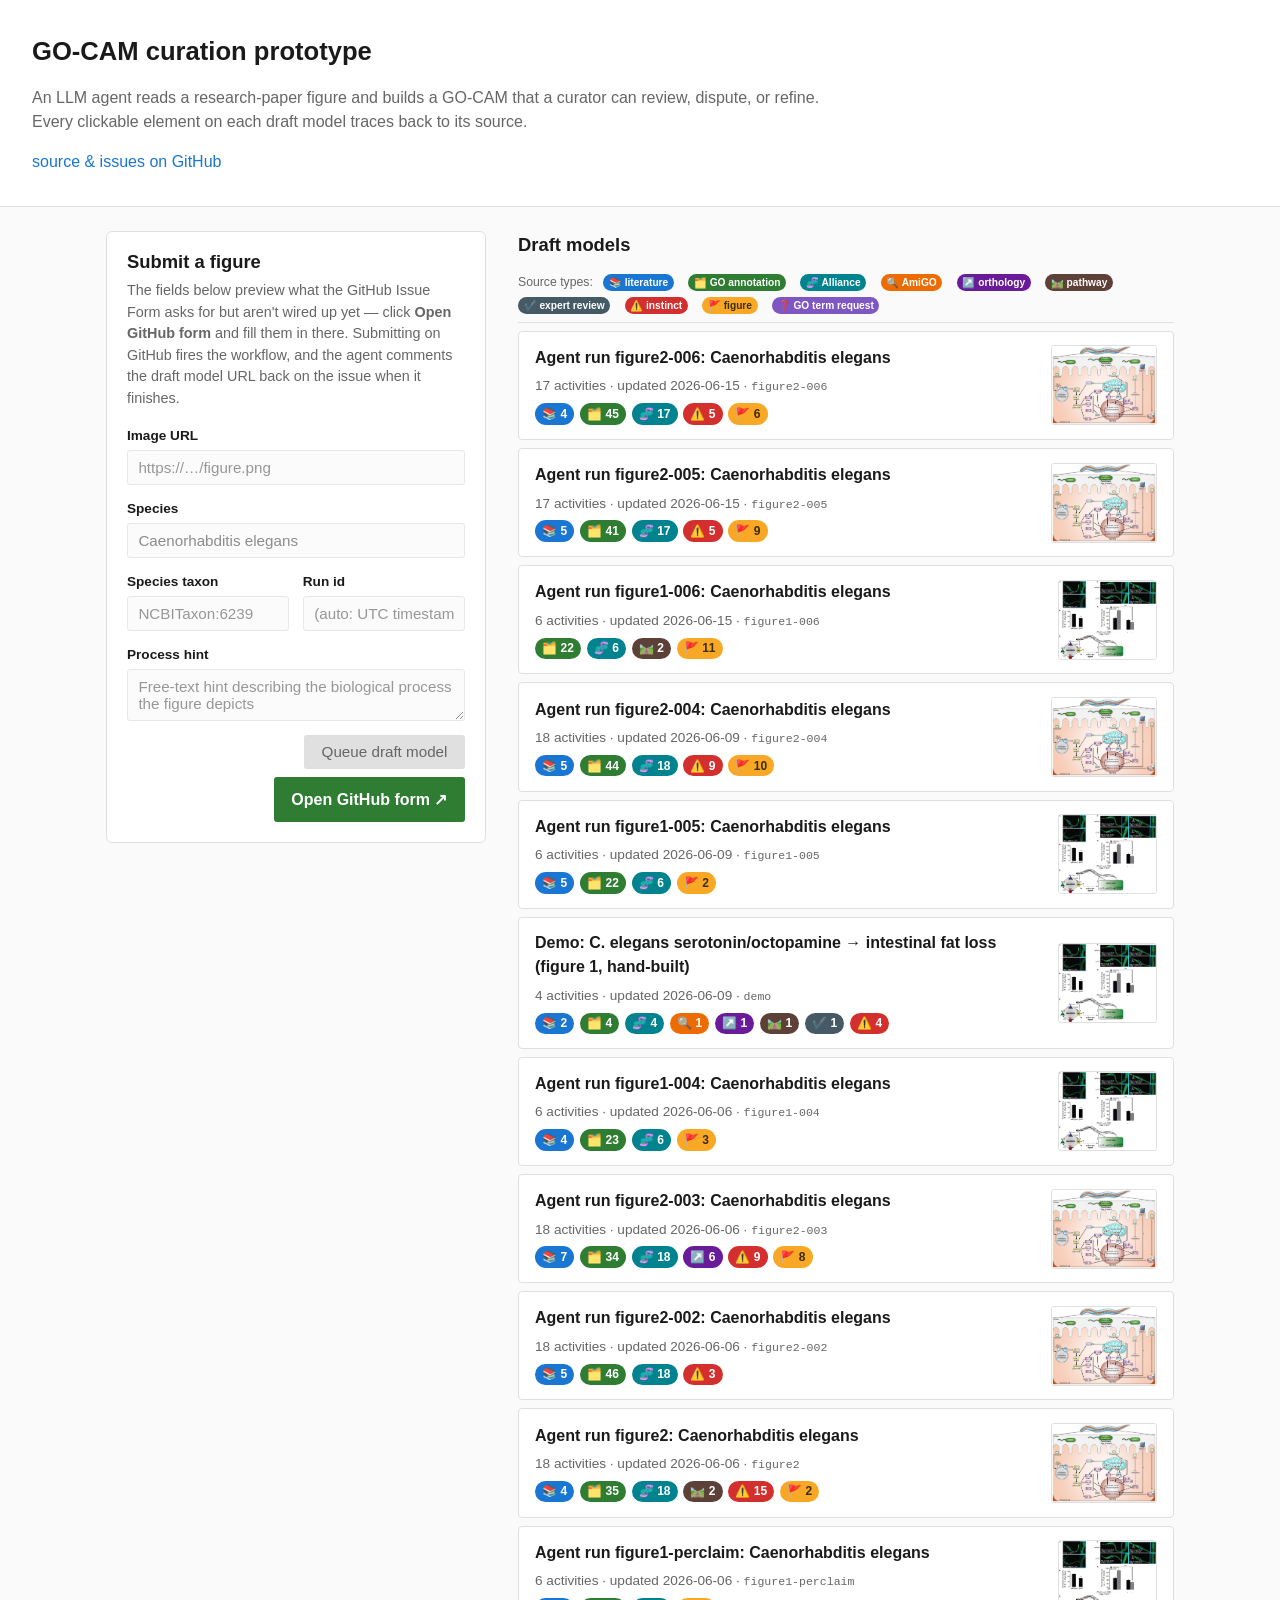
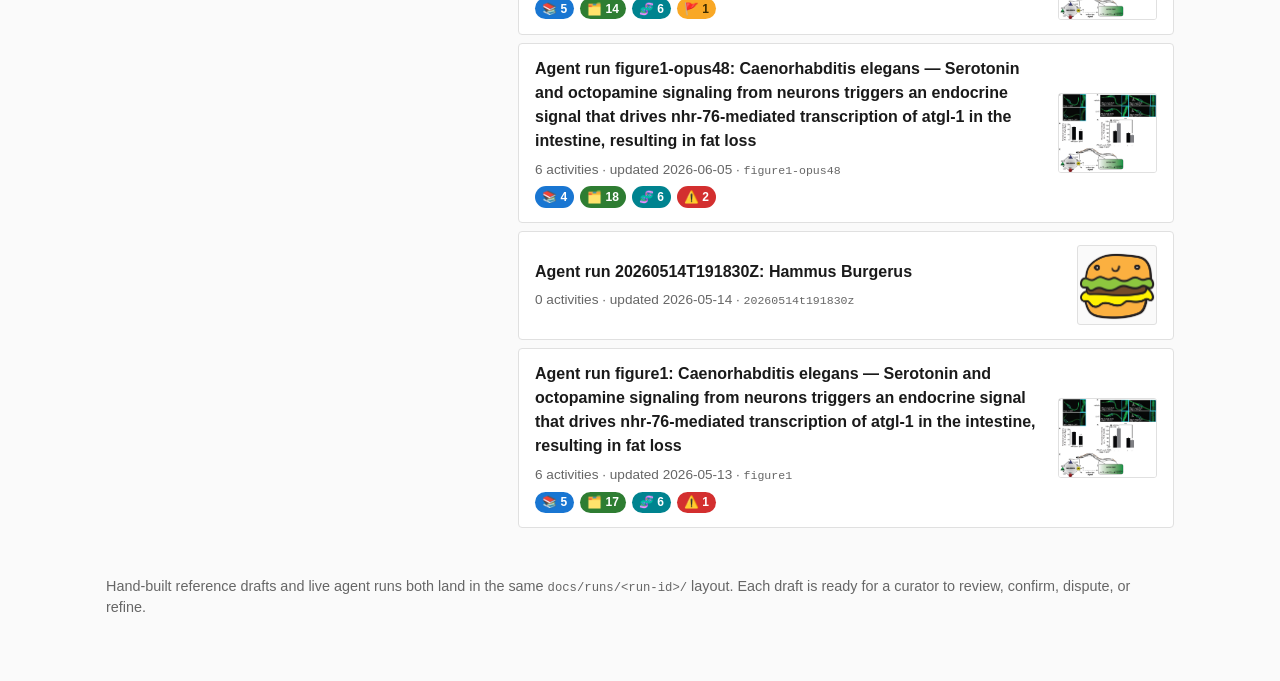
==== commit f519c900: "figure2-006: re-run on the broadened-activator + directness guidance Supersedes figure2-005 as the c" ====
--- a/docs/index.html
+++ b/docs/index.html
@@ -80,6 +80,14 @@
         <ul>
         <li class="draft-model">
           <div class="draft-body">
+          <a class="draft-title" href="runs/figure2-006/">Agent run figure2-006: Caenorhabditis elegans</a>
+          <span class="run-meta">17 activities · updated 2026-06-15 · <code>figure2-006</code></span>
+          <ul class="tag-cloud"><li class="tag literature" title="4 literature assertion(s)">📚 4</li><li class="tag go_annotation" title="45 GO annotation assertion(s)">🗂️ 45</li><li class="tag alliance" title="17 Alliance assertion(s)">🧬 17</li><li class="tag instinct" title="5 instinct assertion(s)">⚠️ 5</li><li class="tag figure" title="6 figure assertion(s)">🚩 6</li></ul>
+          </div>
+          <a class="run-thumb-link" href="runs/figure2-006/" aria-label="Open draft model for figure2-006"><img class="run-thumb" loading="lazy" src="runs/figure2-006/figure.png" alt="Source figure for figure2-006"></a>
+        </li>
+        <li class="draft-model">
+          <div class="draft-body">
           <a class="draft-title" href="runs/figure2-005/">Agent run figure2-005: Caenorhabditis elegans</a>
           <span class="run-meta">17 activities · updated 2026-06-15 · <code>figure2-005</code></span>
           <ul class="tag-cloud"><li class="tag literature" title="5 literature assertion(s)">📚 5</li><li class="tag go_annotation" title="41 GO annotation assertion(s)">🗂️ 41</li><li class="tag alliance" title="17 Alliance assertion(s)">🧬 17</li><li class="tag instinct" title="5 instinct assertion(s)">⚠️ 5</li><li class="tag figure" title="9 figure assertion(s)">🚩 9</li></ul>
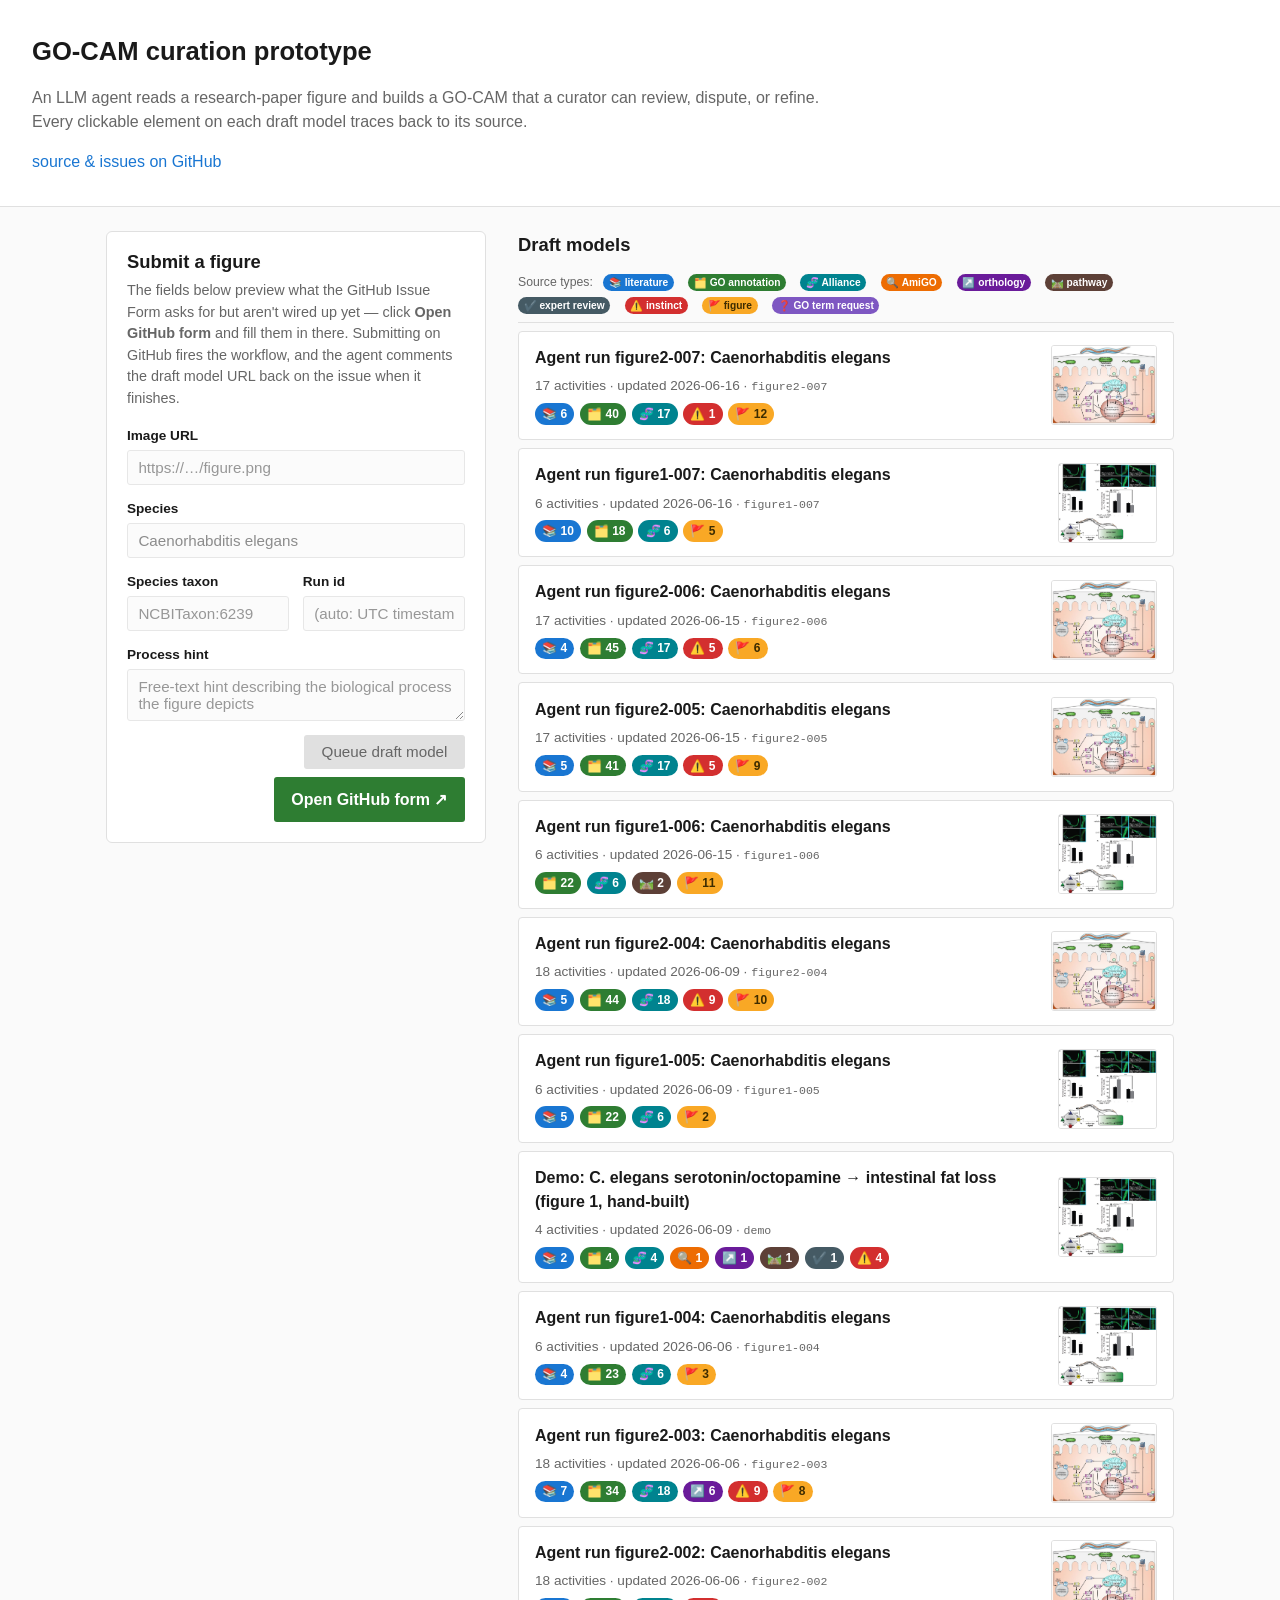
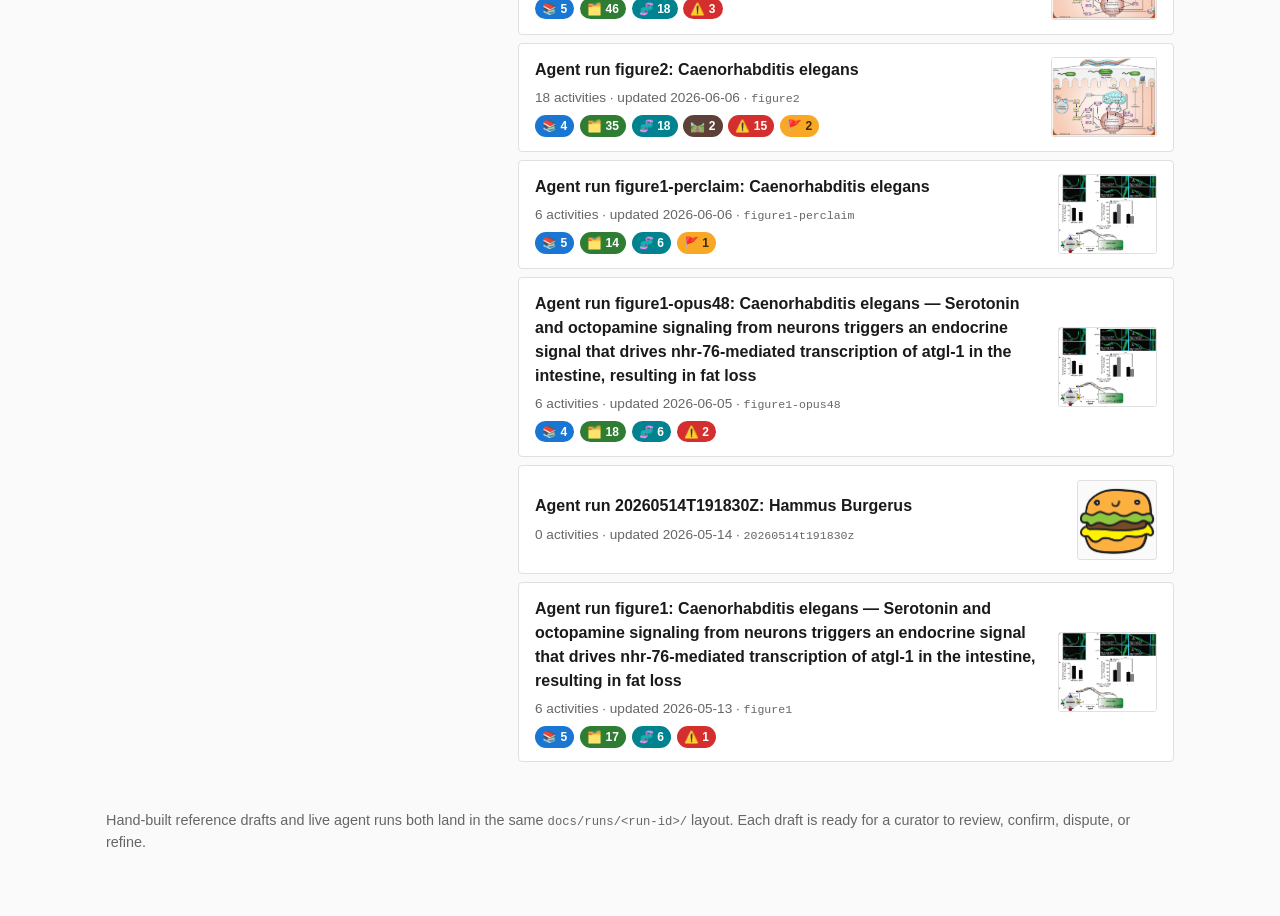
==== commit 3048975a: "figure1-007 / figure2-007: re-runs with the framing injection (Tier 1 + Tier 2) Both validation-clea" ====
--- a/docs/index.html
+++ b/docs/index.html
@@ -80,6 +80,22 @@
         <ul>
         <li class="draft-model">
           <div class="draft-body">
+          <a class="draft-title" href="runs/figure2-007/">Agent run figure2-007: Caenorhabditis elegans</a>
+          <span class="run-meta">17 activities · updated 2026-06-16 · <code>figure2-007</code></span>
+          <ul class="tag-cloud"><li class="tag literature" title="6 literature assertion(s)">📚 6</li><li class="tag go_annotation" title="40 GO annotation assertion(s)">🗂️ 40</li><li class="tag alliance" title="17 Alliance assertion(s)">🧬 17</li><li class="tag instinct" title="1 instinct assertion(s)">⚠️ 1</li><li class="tag figure" title="12 figure assertion(s)">🚩 12</li></ul>
+          </div>
+          <a class="run-thumb-link" href="runs/figure2-007/" aria-label="Open draft model for figure2-007"><img class="run-thumb" loading="lazy" src="runs/figure2-007/figure.png" alt="Source figure for figure2-007"></a>
+        </li>
+        <li class="draft-model">
+          <div class="draft-body">
+          <a class="draft-title" href="runs/figure1-007/">Agent run figure1-007: Caenorhabditis elegans</a>
+          <span class="run-meta">6 activities · updated 2026-06-16 · <code>figure1-007</code></span>
+          <ul class="tag-cloud"><li class="tag literature" title="10 literature assertion(s)">📚 10</li><li class="tag go_annotation" title="18 GO annotation assertion(s)">🗂️ 18</li><li class="tag alliance" title="6 Alliance assertion(s)">🧬 6</li><li class="tag figure" title="5 figure assertion(s)">🚩 5</li></ul>
+          </div>
+          <a class="run-thumb-link" href="runs/figure1-007/" aria-label="Open draft model for figure1-007"><img class="run-thumb" loading="lazy" src="runs/figure1-007/figure.png" alt="Source figure for figure1-007"></a>
+        </li>
+        <li class="draft-model">
+          <div class="draft-body">
           <a class="draft-title" href="runs/figure2-006/">Agent run figure2-006: Caenorhabditis elegans</a>
           <span class="run-meta">17 activities · updated 2026-06-15 · <code>figure2-006</code></span>
           <ul class="tag-cloud"><li class="tag literature" title="4 literature assertion(s)">📚 4</li><li class="tag go_annotation" title="45 GO annotation assertion(s)">🗂️ 45</li><li class="tag alliance" title="17 Alliance assertion(s)">🧬 17</li><li class="tag instinct" title="5 instinct assertion(s)">⚠️ 5</li><li class="tag figure" title="6 figure assertion(s)">🚩 6</li></ul>
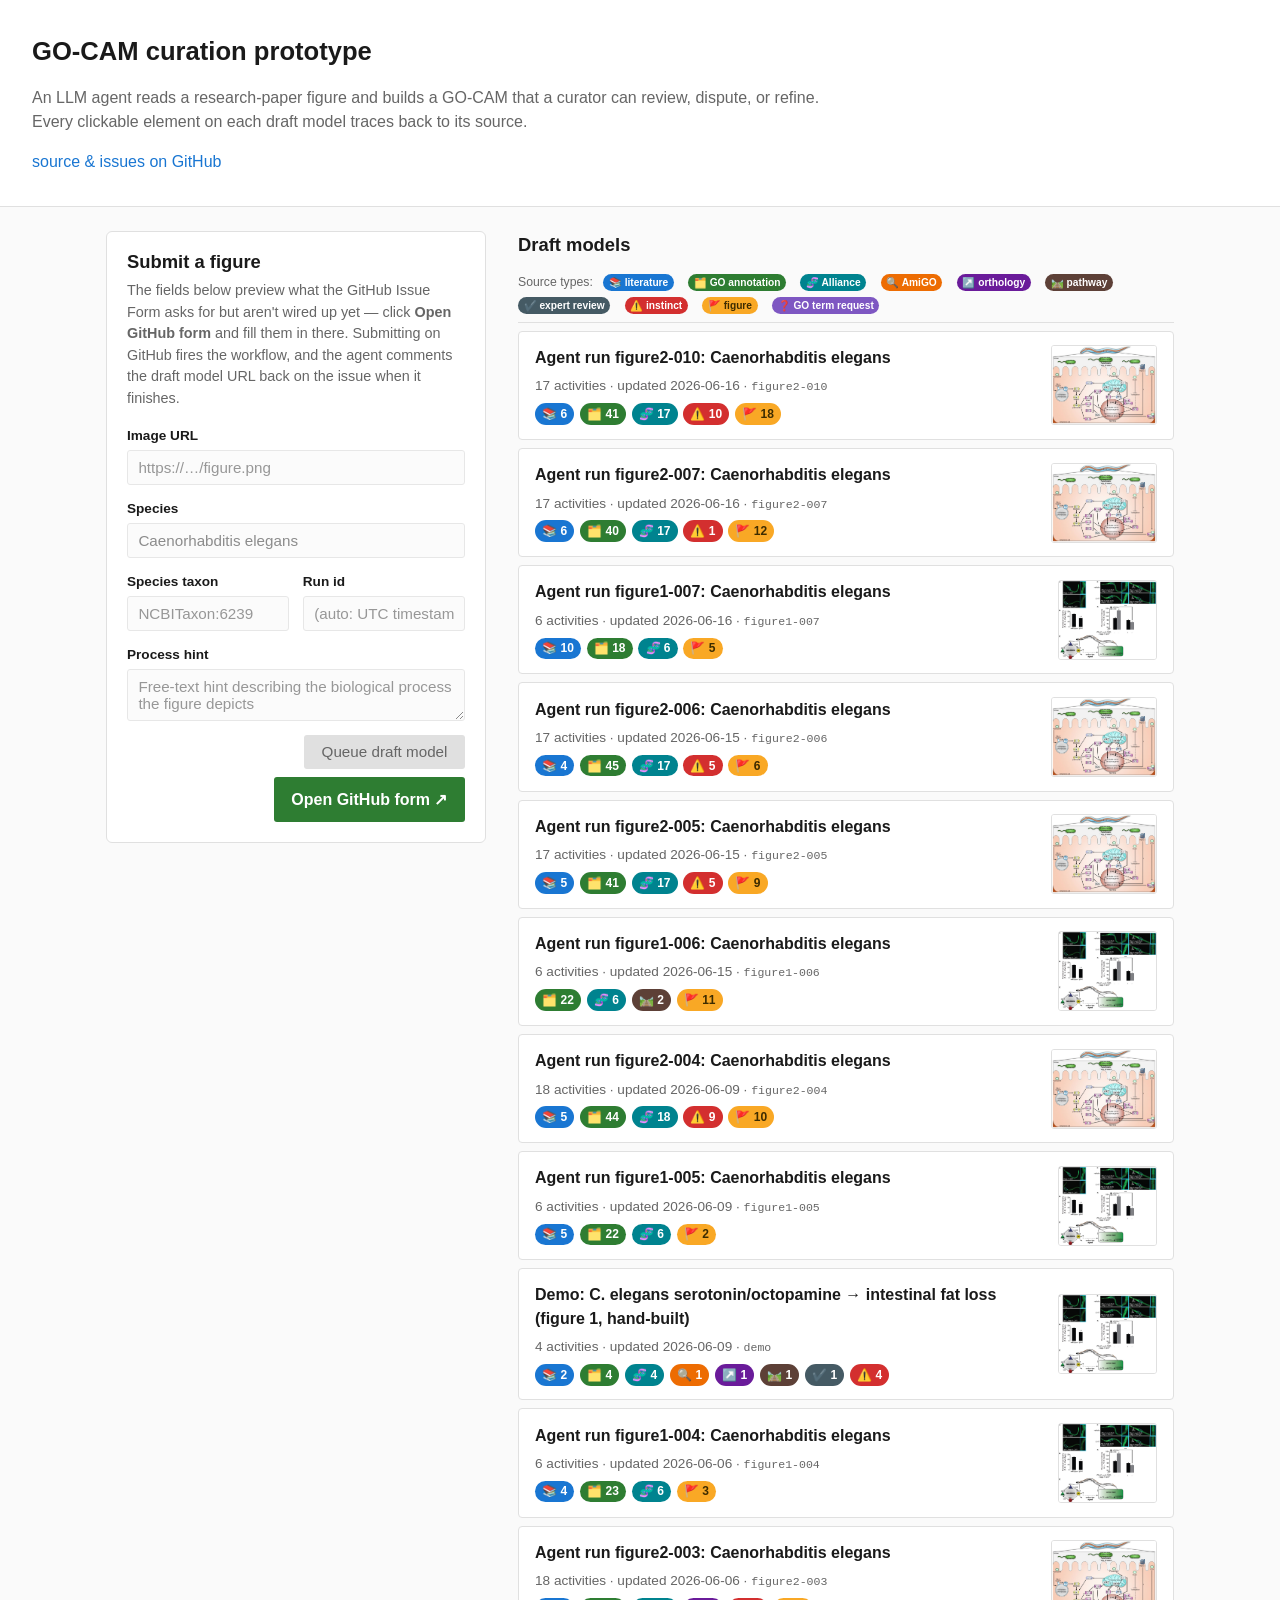
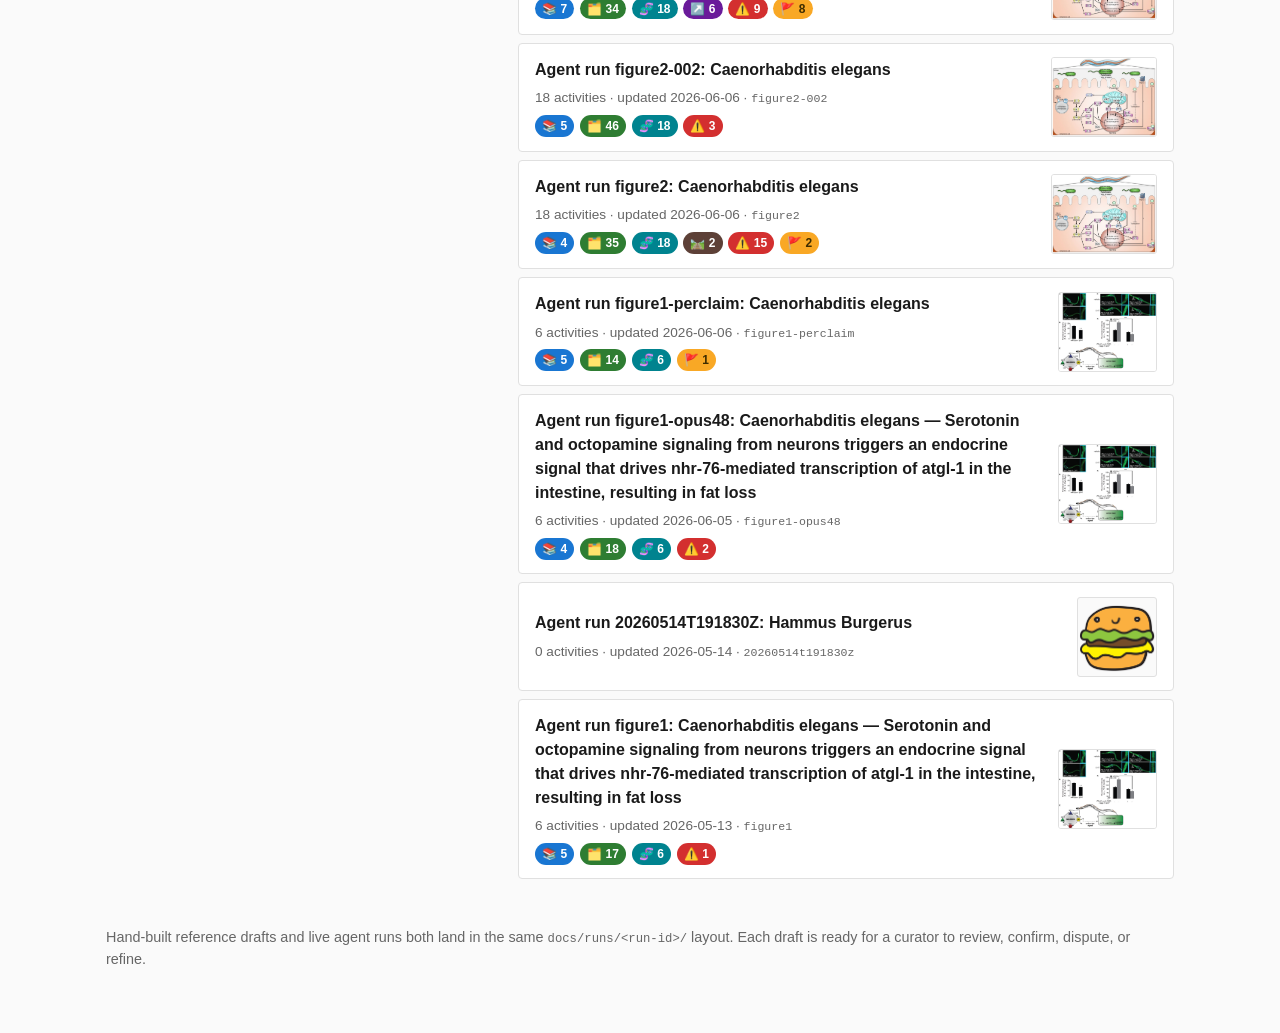
==== commit 302b45b5: "figure2-010: cell types land 17/17 after the resolver-network fix The figure2 model now carries the " ====
--- a/docs/index.html
+++ b/docs/index.html
@@ -80,6 +80,14 @@
         <ul>
         <li class="draft-model">
           <div class="draft-body">
+          <a class="draft-title" href="runs/figure2-010/">Agent run figure2-010: Caenorhabditis elegans</a>
+          <span class="run-meta">17 activities · updated 2026-06-16 · <code>figure2-010</code></span>
+          <ul class="tag-cloud"><li class="tag literature" title="6 literature assertion(s)">📚 6</li><li class="tag go_annotation" title="41 GO annotation assertion(s)">🗂️ 41</li><li class="tag alliance" title="17 Alliance assertion(s)">🧬 17</li><li class="tag instinct" title="10 instinct assertion(s)">⚠️ 10</li><li class="tag figure" title="18 figure assertion(s)">🚩 18</li></ul>
+          </div>
+          <a class="run-thumb-link" href="runs/figure2-010/" aria-label="Open draft model for figure2-010"><img class="run-thumb" loading="lazy" src="runs/figure2-010/figure.png" alt="Source figure for figure2-010"></a>
+        </li>
+        <li class="draft-model">
+          <div class="draft-body">
           <a class="draft-title" href="runs/figure2-007/">Agent run figure2-007: Caenorhabditis elegans</a>
           <span class="run-meta">17 activities · updated 2026-06-16 · <code>figure2-007</code></span>
           <ul class="tag-cloud"><li class="tag literature" title="6 literature assertion(s)">📚 6</li><li class="tag go_annotation" title="40 GO annotation assertion(s)">🗂️ 40</li><li class="tag alliance" title="17 Alliance assertion(s)">🧬 17</li><li class="tag instinct" title="1 instinct assertion(s)">⚠️ 1</li><li class="tag figure" title="12 figure assertion(s)">🚩 12</li></ul>
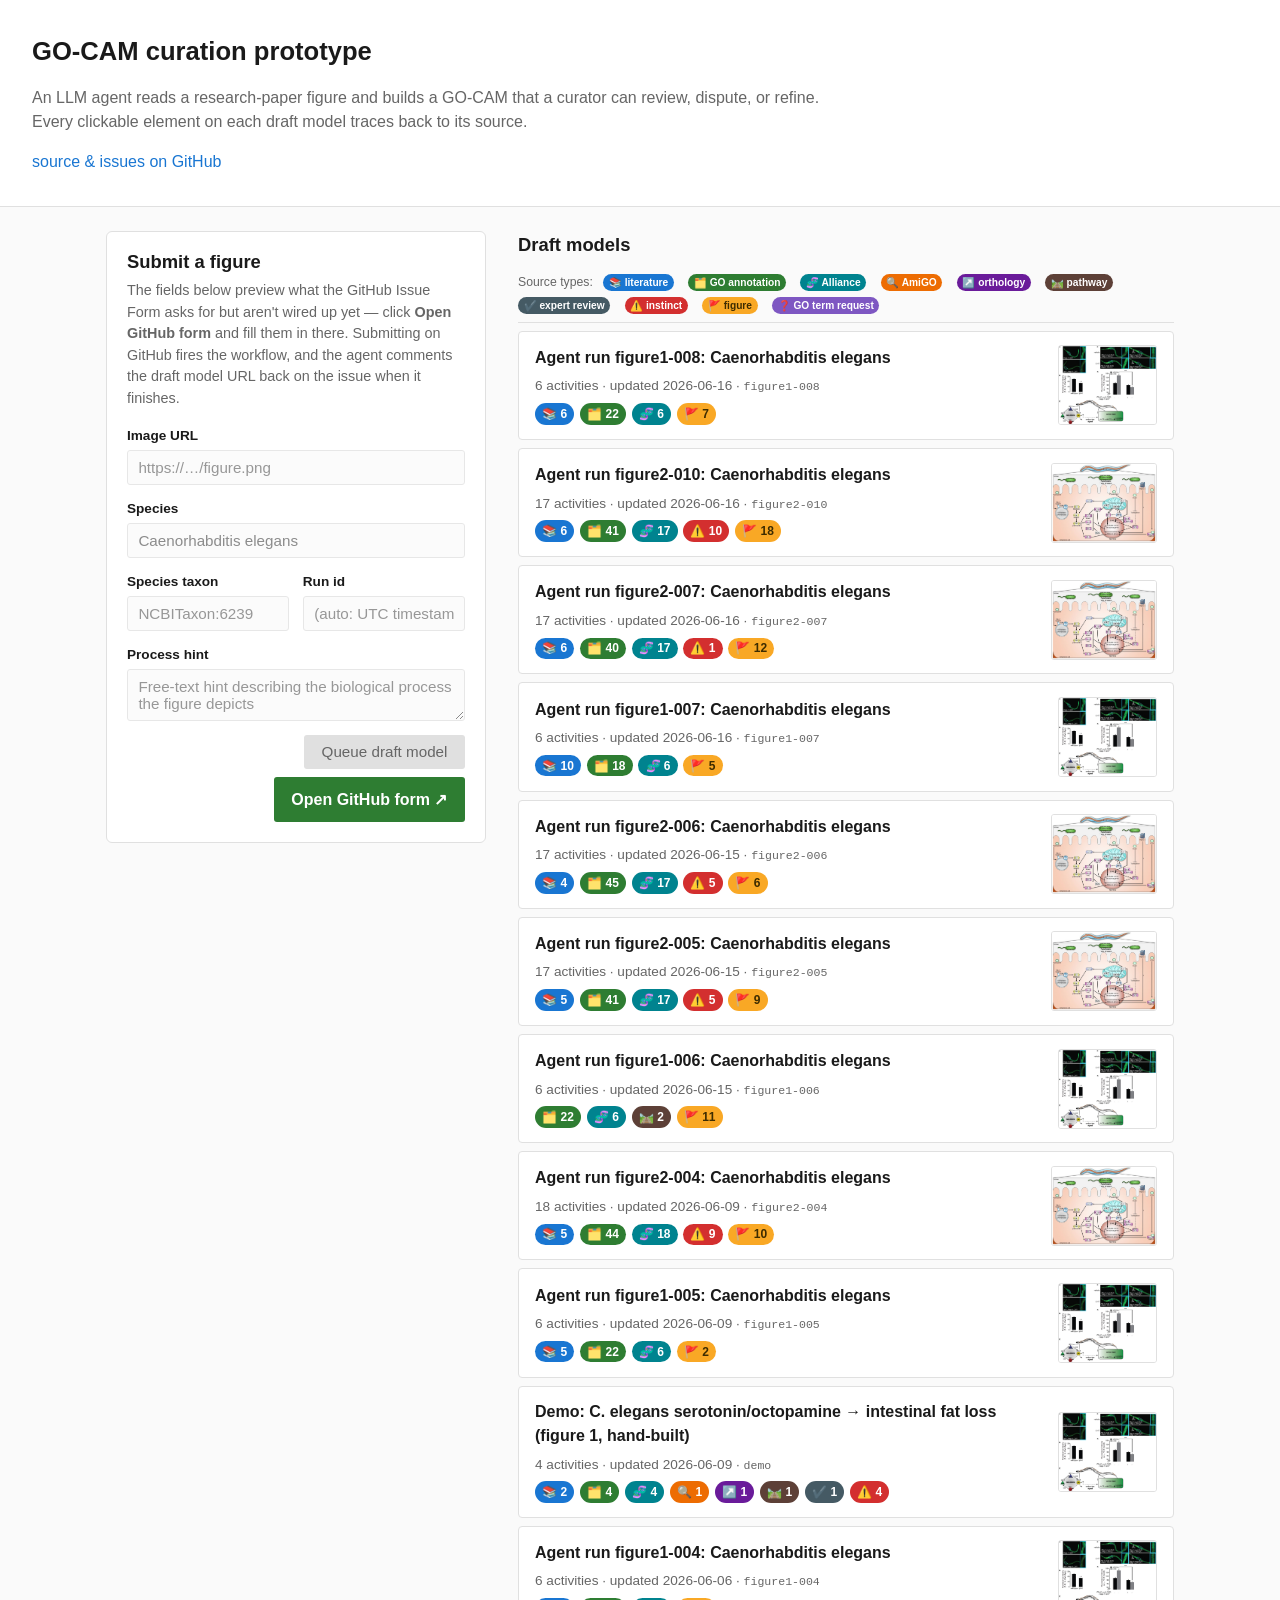
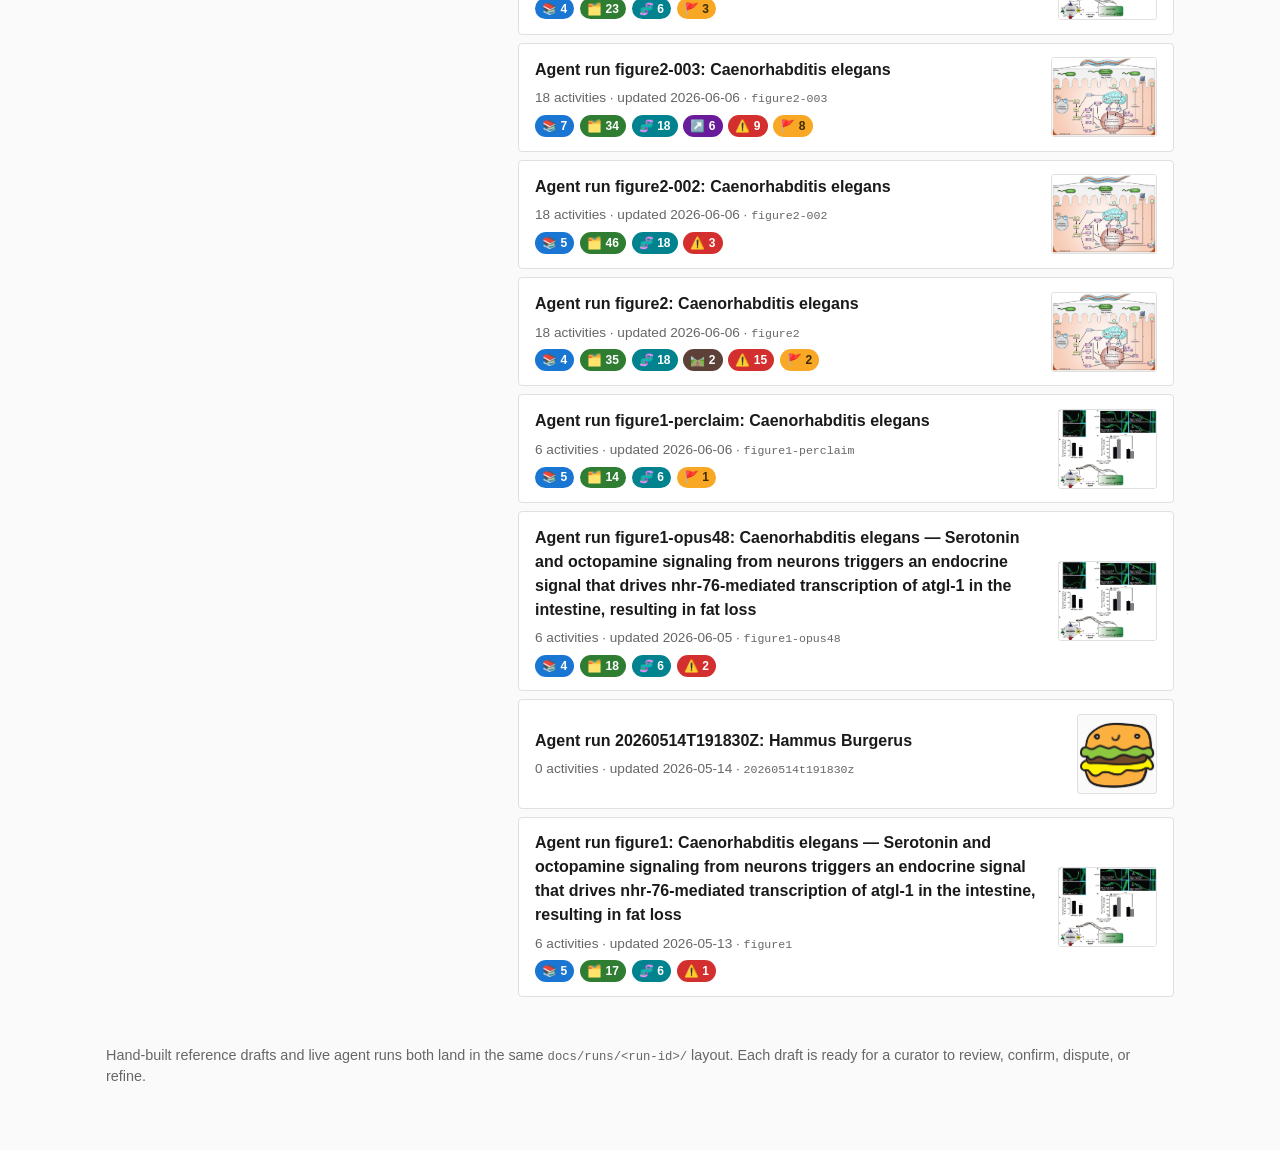
==== commit c95d492e: "figure1-008: WBbt-specific neurons now that the resolver reaches OLS With the resolver-network fix, " ====
--- a/docs/index.html
+++ b/docs/index.html
@@ -80,6 +80,14 @@
         <ul>
         <li class="draft-model">
           <div class="draft-body">
+          <a class="draft-title" href="runs/figure1-008/">Agent run figure1-008: Caenorhabditis elegans</a>
+          <span class="run-meta">6 activities · updated 2026-06-16 · <code>figure1-008</code></span>
+          <ul class="tag-cloud"><li class="tag literature" title="6 literature assertion(s)">📚 6</li><li class="tag go_annotation" title="22 GO annotation assertion(s)">🗂️ 22</li><li class="tag alliance" title="6 Alliance assertion(s)">🧬 6</li><li class="tag figure" title="7 figure assertion(s)">🚩 7</li></ul>
+          </div>
+          <a class="run-thumb-link" href="runs/figure1-008/" aria-label="Open draft model for figure1-008"><img class="run-thumb" loading="lazy" src="runs/figure1-008/figure.png" alt="Source figure for figure1-008"></a>
+        </li>
+        <li class="draft-model">
+          <div class="draft-body">
           <a class="draft-title" href="runs/figure2-010/">Agent run figure2-010: Caenorhabditis elegans</a>
           <span class="run-meta">17 activities · updated 2026-06-16 · <code>figure2-010</code></span>
           <ul class="tag-cloud"><li class="tag literature" title="6 literature assertion(s)">📚 6</li><li class="tag go_annotation" title="41 GO annotation assertion(s)">🗂️ 41</li><li class="tag alliance" title="17 Alliance assertion(s)">🧬 17</li><li class="tag instinct" title="10 instinct assertion(s)">⚠️ 10</li><li class="tag figure" title="18 figure assertion(s)">🚩 18</li></ul>
